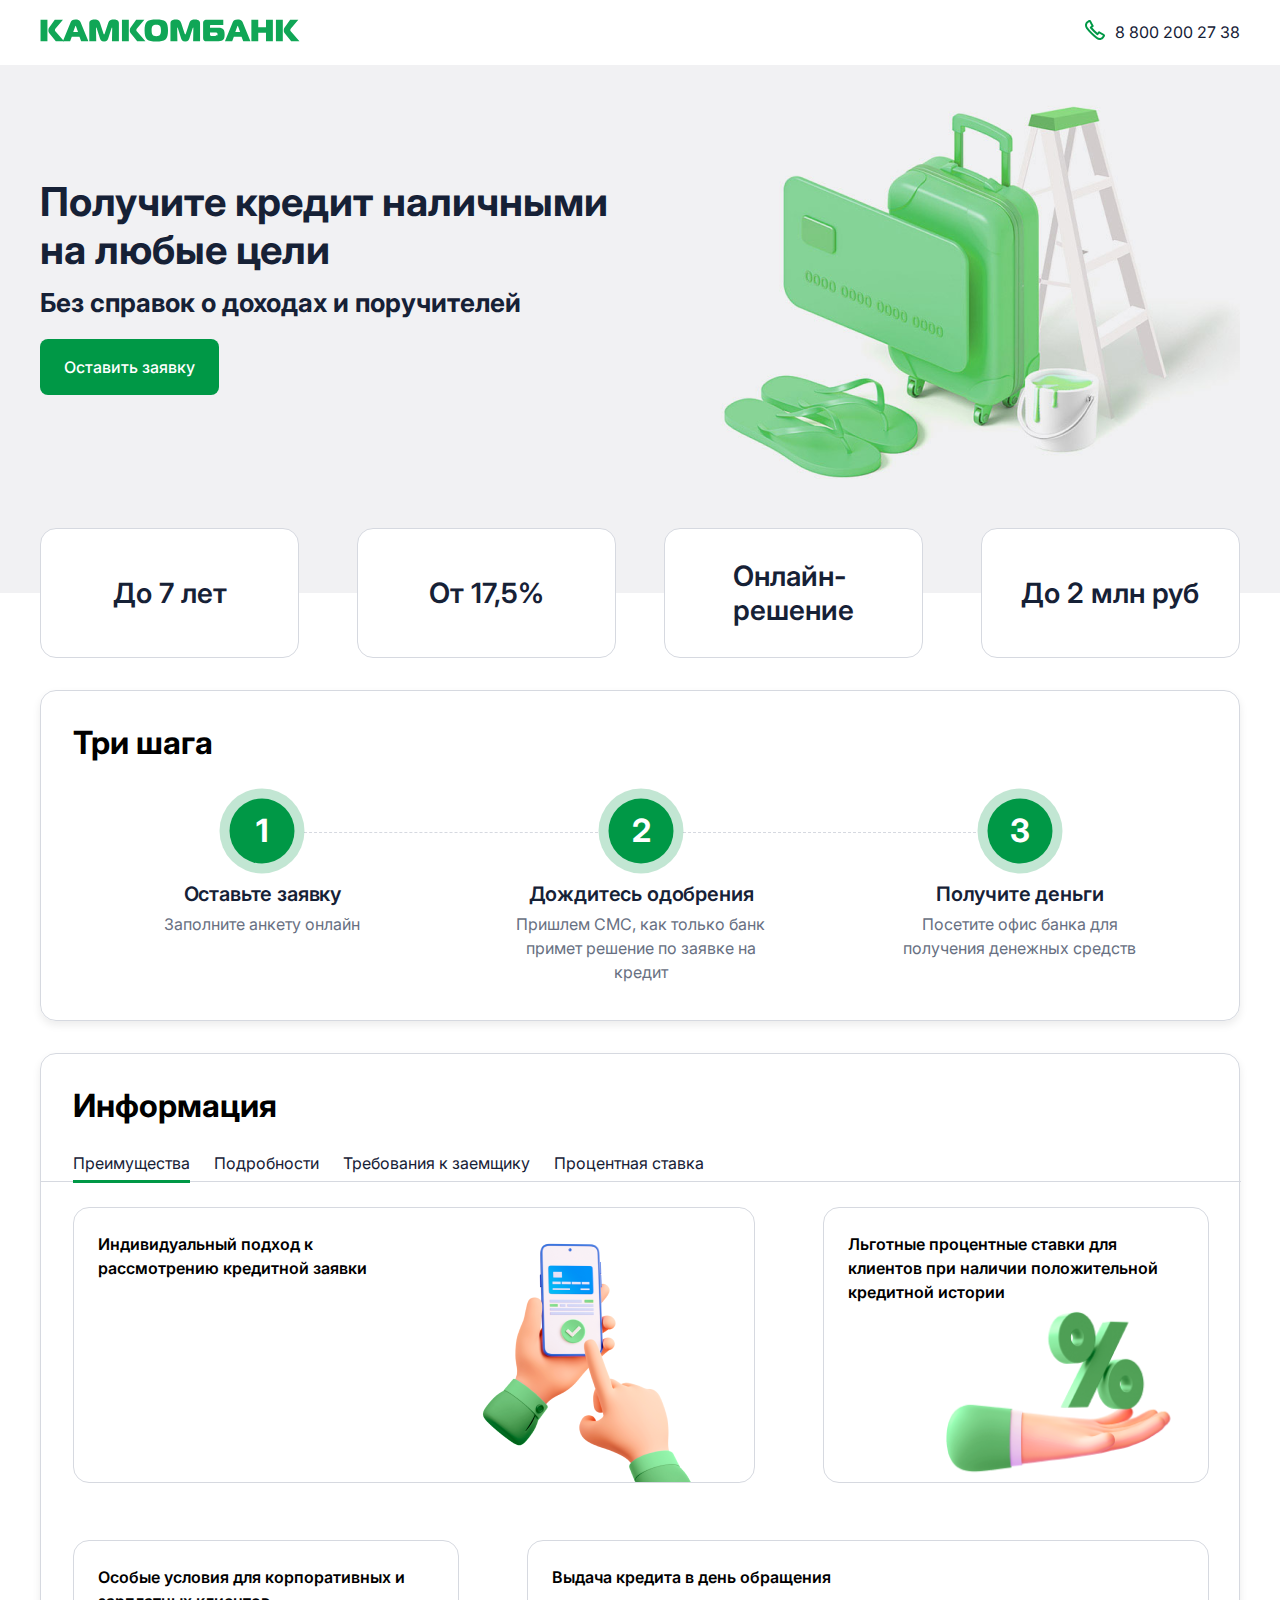
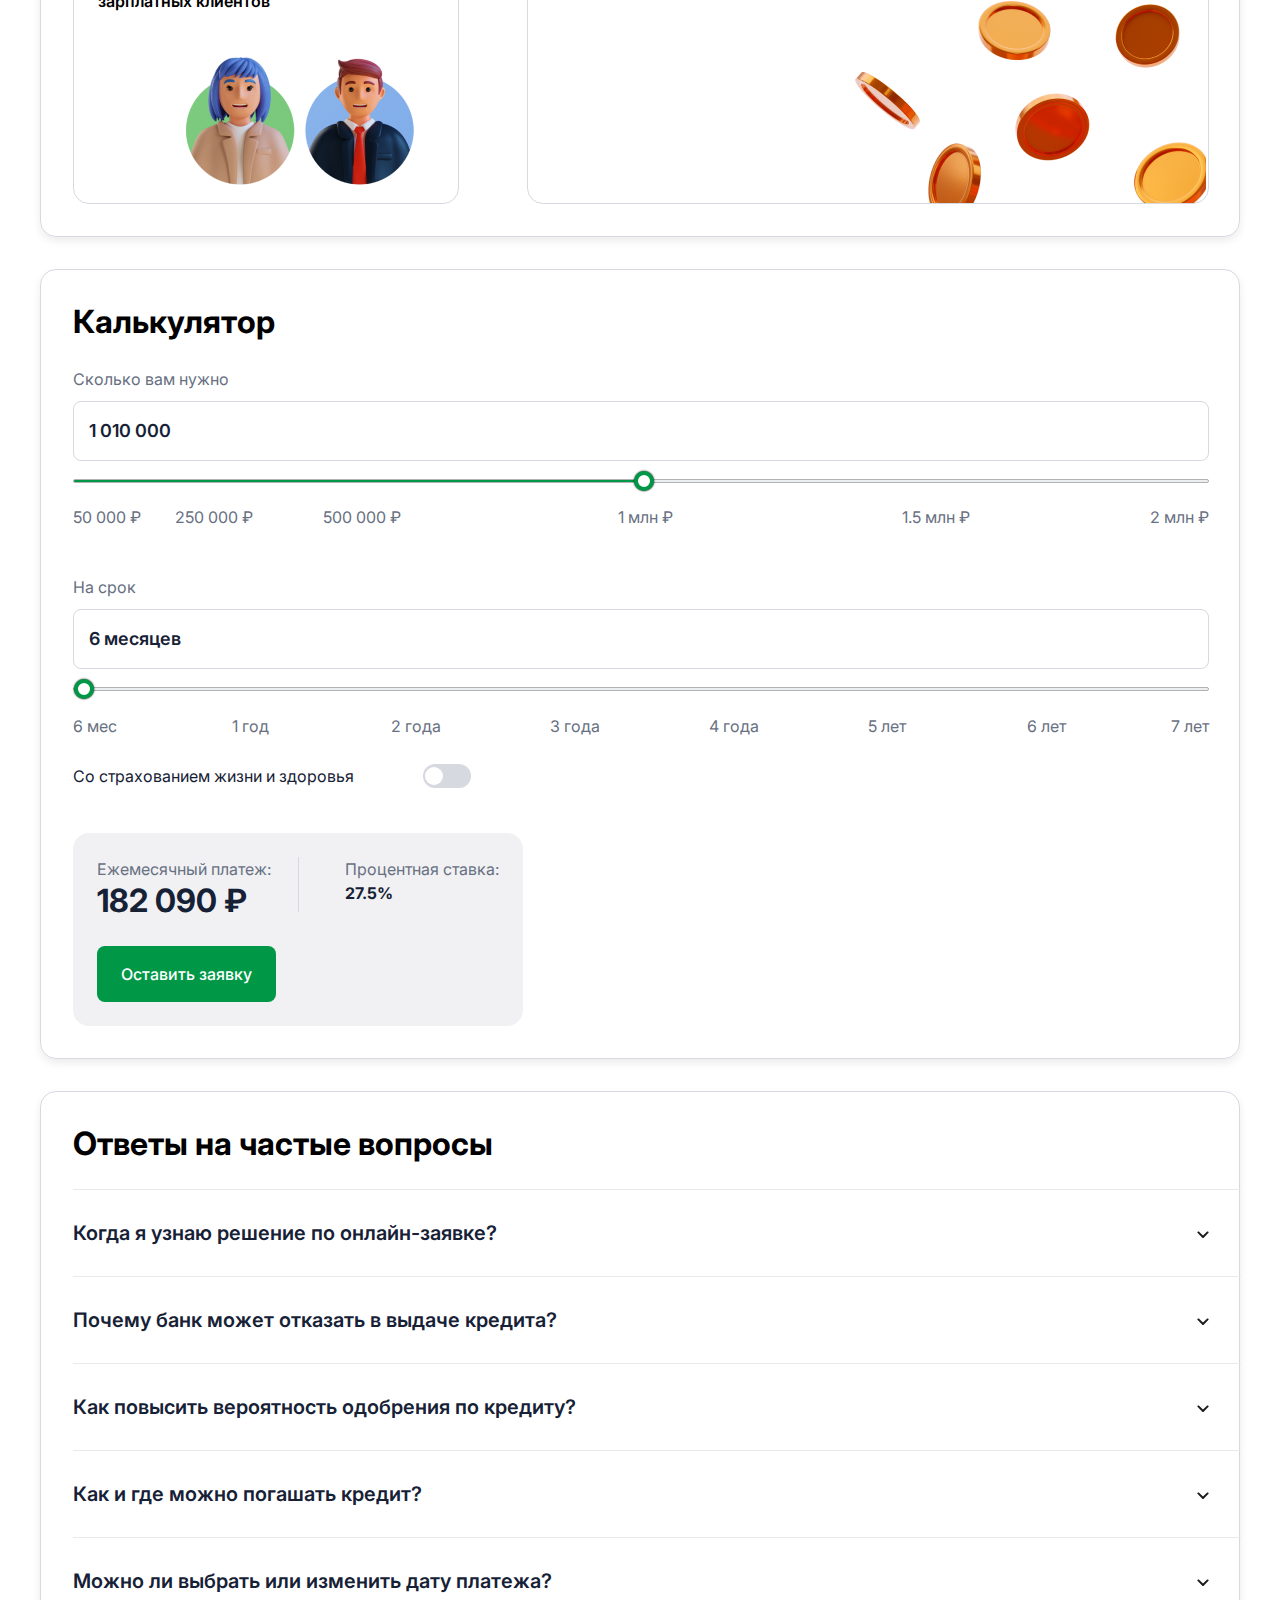
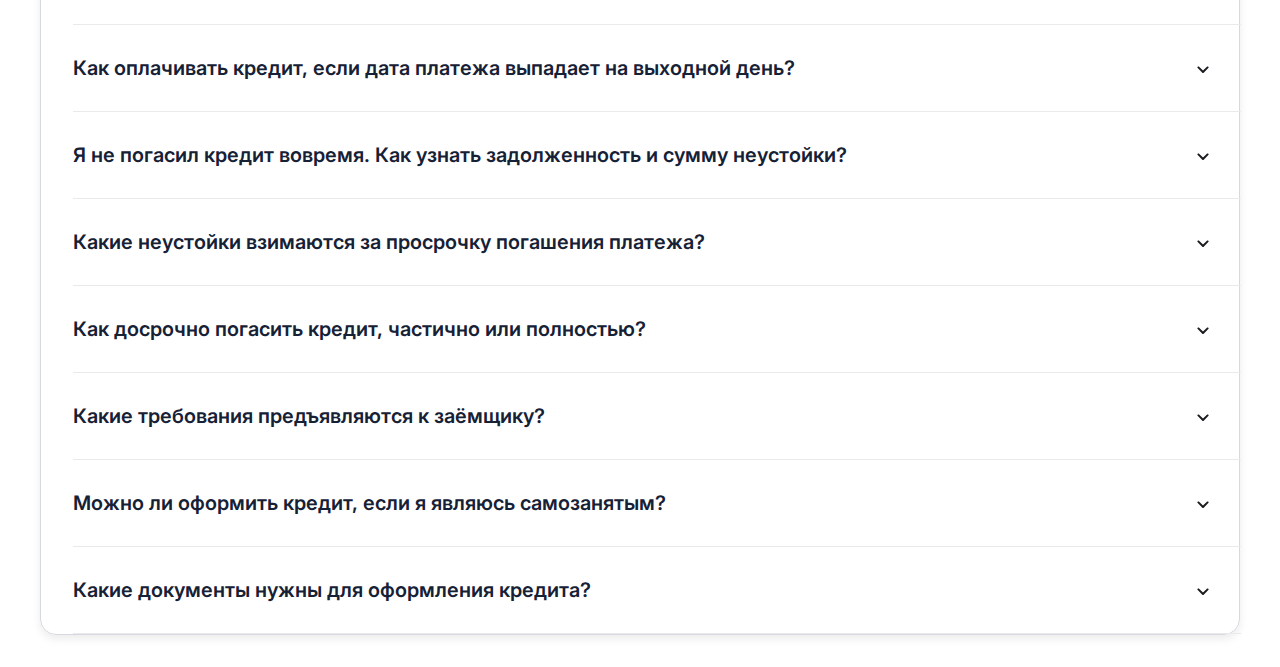
==== index.html @ 3e090c01 "Add files via upload" ====
<!DOCTYPE html>
<html lang="en">

<head>
  <meta charset="UTF-8">
  <meta http-equiv="X-UA-Compatible" content="IE=edge">
  <meta name="viewport" content="width=device-width, initial-scale=1.0">
  <link href="https://fonts.googleapis.com/css2?family=Inter:wght@400;600;700&display=swap" rel="stylesheet">
  <link rel="stylesheet" href="css/style.min.css">
  <link href="img/favicon.ico" rel="icon" sizes="16x16" type="image/svg+xml" />
  <!-- Yandex.Metrika counter -->
  <script type="text/javascript">
    (function (m, e, t, r, i, k, a) {
      m[i] = m[i] || function () { (m[i].a = m[i].a || []).push(arguments) };
      m[i].l = 1 * new Date();
      for (var j = 0; j < document.scripts.length; j++) { if (document.scripts[j].src === r) { return; } }
      k = e.createElement(t), a = e.getElementsByTagName(t)[0], k.async = 1, k.src = r, a.parentNode.insertBefore(k, a)
    })
      (window, document, "script", "https://mc.yandex.ru/metrika/tag.js", "ym");

    ym(95349144, "init", {
      clickmap: true,
      trackLinks: true,
      accurateTrackBounce: true,
      webvisor: true
    });
  </script>
  <noscript>
    <div><img src="https://mc.yandex.ru/watch/95349144" style="position:absolute; left:-9999px;" alt="" /></div>
  </noscript>
  <!-- /Yandex.Metrika counter -->
  <title>Кредит</title>
</head>

<body>
  <header>
    <section class="head">
      <div class="wraper">
        <div class="head-block">
          <a href="#" class="head-block__logo">
            <div>
              <img src="img/KKB logo green 250x60.svg" alt="">
            </div>
          </a>
          <div class="head-block__phone">
            <div class="head-block__icon">
              <img src="img/head-phone.svg" alt="">
            </div>
            <a href="tel:+78002002738" class="head-block__number">8 800 200 27 38</a>
          </div>
        </div>
      </div>
    </section>
  </header>
  <main>
    <section class="hero">
      <div class="hero-wrap">
        <div class="wraper">
          <div class="hero-block">
            <div class="hero-block__info">
              <div class="hero-block__text">
                <span class="hero-block__title">Получите кредит наличными на любые цели <br><span class="font">
                    Без справок о доходах
                    и поручителей</span></span>
                <div class="hero-block__btn">
                  <a href="#calc">Оставить заявку</a>
                </div>
              </div>
              <div class="hero-block__image">
                <img src="img/hero-image.png" alt="">
              </div>
            </div>
          </div>
        </div>
      </div>
      <div class="hero-block__text mobile">
        <span class="hero-block__title">Получите кредит наличными на любые цели <br> <span class="font"> Без справок
            о доходах
            и поручителей</span></span>
        <!-- <div class="hero-block__procent">
          <div class="hero-block__icon">
            <img src="img/hero-icon.svg" alt="">
          </div>
          <span class="hero-block__subtitle">Выгодный процент</span>
        </div> -->
        <div class="hero-block__btn">
          <a href="#calc">Оставить заявку</a>
        </div>
      </div>
      <div class="wraper">
        <div class="hero-block__cards">
          <div class="hero-block__wrap">
            <div class="hero-block__card">
              <p>До 7 лет</p>
            </div>
            <div class="hero-block__card">
              <p>От 17,5%</p>
            </div>
          </div>
          <div class="hero-block__wrap">
            <div class="hero-block__card">
              <p>Онлайн-<br>решение</p>
            </div>
            <div class="hero-block__card">
              <p>До 2 млн руб</p>
            </div>
          </div>
        </div>
      </div>
      </div>
    </section>
    <section class="steps">
      <div class="wrap">
        <div class="steps-block">
          <div class="steps-block__wrap">

            <h2 class="steps-block__heading">Три шага</h2>
            <div class="steps-block__items">
              <div class="steps-block__item">
                <span class="steps-block__number">1</span>
                <div class="steps-block__text">
                  <span class="steps-block__title">Оставьте заявку</span>
                  <span class="steps-block__subtitle">Заполните анкету онлайн</span>
                </div>
              </div>
              <div class="steps-block__item">
                <span class="steps-block__number">2</span>
                <div class="steps-block__text">
                  <span class="steps-block__title">Дождитесь одобрения</span>
                  <span class="steps-block__subtitle">Пришлем СМС, как только банк примет решение по заявке на
                    кредит</span>
                </div>
              </div>
              <div class="steps-block__item">
                <span class="steps-block__number">3</span>
                <div class="steps-block__text">
                  <span class="steps-block__title">Получите деньги</span>
                  <span class="steps-block__subtitle">Посетите офис банка для получения денежных средств</span>
                </div>
              </div>
            </div>
          </div>

        </div>
      </div>
    </section>
    <section class="inform">
      <div class="wrap">
        <div class="inform-block">
          <div class="inform-block__wrap">
            <h2 class="steps-block__heading">Информация</h2>
            <div class="inform-block__menu">
              <div class="menu-item active">
                <a href="#" class="menu-link small" data-target="content1">Преимущества</a>
              </div>
              <div class="menu-item">
                <a href="#" class="menu-link small" data-target="content2">Подробности</a>
              </div>
              <div class="menu-item">
                <a href="#" class="menu-link" data-target="content3">Требования к заемщику</a>
              </div>
              <div class="menu-item">
                <a href="#" class="menu-link last" data-target="content4">Процентная ставка</a>
              </div>
            </div>
            <div class="inform-block__underline"></div>
            <div class="inform-block__content active" id="content1">
              <div class="inform-block__cards">
                <div class="inform-block__items">
                  <div class="inform-block__bitem">
                    <span class="inform-block__text">Индивидуальный подход к рассмотрению кредитной заявки</span>
                    <div class="inform-block__image visible">
                      <img src="img/inform-image1.png" alt="">
                    </div>
                  </div>
                  <div class="inform-block__sitem">
                    <span class="inform-block__text">Льготные процентные ставки для клиентов при наличии положительной
                      кредитной истории</span>
                    <div class="inform-block__images">
                      <img src="img/inform-image2.png" alt="">
                    </div>
                  </div>
                </div>
                <div class="inform-block__items">
                  <div class="inform-block__sitem">
                    <span class="inform-block__text">Особые условия для корпоративных и зарплатных клиентов</span>
                    <div class="inform-block__image">
                      <img src="img/Group 55 1.png" alt="">
                    </div>
                  </div>
                  <div class="inform-block__bitem">
                    <span class="inform-block__text">Выдача кредита в день обращения</span>
                    <div class="inform-block__image cover">
                      <img src="img/inform-image4.png" alt="">
                    </div>
                  </div>
                </div>
              </div>
            </div>
            <div class="inform-block__content" id="content2">
              <div class="inform-block__podrob">
                <div class="inform-block__informal">
                  <span class="inform-block__h">Минимальный срок кредита</span>
                  <span class="inform-block__s">6 месяцев</span>
                </div>
                <div class="inform-block__informal">
                  <span class="inform-block__h">Максимальный срок кредита</span>
                  <span class="inform-block__s">84 месяца</span>
                </div>
                <div class="inform-block__informal">
                  <span class="inform-block__h">Минимальная сумма кредита</span>
                  <span class="inform-block__s">50 000,00 руб.</span>
                </div>
                <div class="inform-block__informal">
                  <span class="inform-block__h">Максимальная сумма кредита</span>
                  <span class="inform-block__s">2 000 000,00 руб.<br>
                    Сумма страховой премии по договору коллективного страхования жизни включается в расчет максимальной
                    суммы кредита</span>
                </div>
                <div class="inform-block__informal">
                  <span class="inform-block__h">Комиссия за выдачу кредита</span>
                  <span class="inform-block__s">Не взимается</span>
                </div>
                <div class="inform-block__informal">
                  <span class="inform-block__h">Обеспечение</span>
                  <span class="inform-block__s">Не требуется</span>
                </div>
                <div class="inform-block__informal">
                  <span class="inform-block__h">Порядок погашения</span>
                  <span class="inform-block__s">Ежемесячно равными суммами (аннуитетные платежи)</span>
                </div>
                <div class="inform-block__informal">
                  <span class="inform-block__h">Досрочное погашение кредита</span>
                  <span class="inform-block__s">В любое время: без ограничения по сумме и срокам, без комиссии</span>
                </div>
              </div>
            </div>
            <div class="inform-block__content" id="content3">
              <div class="inform-block__treb">
                <div class="inform-block__informal">
                  <span class="inform-block__h">Требования к заемщику</span>
                  <span class="inform-block__s">-гражданство РФ, постоянная регистрация в регионе присутствия банка<br>
                    - минимальный возраст - 21 год (на дату подачи заявления).<br>
                    - максимальный возраст на момент окончания кредита - 70 лет.<br>
                    - наличие официального места работы, трудовой стаж на последнем месяце работы не менее 6 месяцев<br>
                    - общий непрерывный трудовой стаж не менее 12 месяцев (допускается перерыв между последним местом
                    трудоустройства до 30 дней)<br>
                    Требования к созаемщикам аналогичны требованиям к Заемщикам
                  </span>
                </div>
                <div class="inform-block__informal">
                  <span class="inform-block__h">Прочие условия</span>
                  <span class="inform-block__s">1. Документ, подтверждающий доход:<br>
                    - выписка ИЛС (Извещение о состоянии лицевого счета, выгруженные с использованием системы ЕСИА<br>
                    - справки с места работы госслужащих**<br>
                    - справки о получении пенсии/выписка со счета Банка по месту получения пенсии<br>
                    - справка о доходах, сформированная в сервисе "мой налог";<br>
                    - справка о регистрации в качестве самозанятого, сформированная с сервиса "мой налог"<br>
                    2. Электронная трудовая книжка<br>
                    3. Стоимость дополнительных услуг добровольного страхования, оказываемых третьим лицом составляет
                    3,7% от суммы кредита<br>
                    4. Страховая премия может включаться в сумму кредита.<br>
                    5. Клиент имеет право оформить договор личного страхования за счет своих денежных средств<br>
                  </span>
                </div>
                <div class="inform-block__informal">
                  <span class="inform-block__h">Территория действия</span>
                  <span class="inform-block__s">Все регионы присутствия банка (территориальная удаленность от подразделения Банка может составлять не более 150 км)
                  </span>
                </div>
                <span class="info treb">** Сотрудники полиции, прокуратуры, МВД, ФСБ, МЧС, другие силовые ведомства (сведения о доходах не отображаются в выписке ИЛС)</span>
              </div>
            </div>
            <div class="inform-block__content scroll" id="content4">
              <div class="inform-block__stavka">
                <div class="inform-block__informal proc">
                  <span class="inform-block__h">Полная стоимость кредита</span>
                  <span class="inform-block__s">Полная стоимость кредита, в процентах годовых <br>
                    23,963%-27,463%</span>
                </div>
                <span class="inform-block__head client"> Процентная ставка, в процентах годовых
                </span>
                <div class="inform-block__inform">
                  <span class="inform-block__srok big">При наличии договора добровольного страхования</span>
                  <span class="inform-block__srok small">17, 5 %
                  </span>
                </div>
                <div class="inform-block__inform item">
                  <span class="inform-block__srok big">При отказе от добровольного страхования</span>
                  <span class="inform-block__srok small">27,5 %
                  </span>
                </div>
                <span class="info">* При условии страхования на весь срок кредита единовременно
                </span>
              </div>
            </div>
          </div>
        </div>
      </div>
    </section>
    <section class="calc" id="calc">
      <div class="wrap">
        <h2 class="steps-block__heading">Калькулятор</h2>
        <div class="calc-block">
          <div class="calc-block__main">
            <div id="slider-container" class="slider-container">
              <label for="numberSlider" class="calc-block__summ">Сколько вам нужно</label>
              <input type="text" id="numberInput" oninput="updateSliderFromInput(this)" class="calc-block__summinput"
                value="1 010 000" min="50000">
              <div class="slider-wrapper">
                <input type="range" id="numberSlider" min="50000" max="2000000" step="10000"
                  oninput="updateInputFromSlider(this)" class="styled-slider slider-progress">
                <div class="scale">
                  <span class="scale-value" style="left:0%"> 50 000 ₽</span>
                  <span class="scale-value hiden" style="left:9%">250 000 ₽</span>
                  <span class="scale-value" style="left:22%">500 000 ₽</span>
                  <span class="scale-value mln" style="left:48%">1 млн ₽</span>
                  <span class="scale-value vis" style="left:73%">1.5 млн ₽</span>
                  <span class="scale-value" style="right:0%">2 млн ₽</span>
                </div>
              </div>
            </div>

            <div class="term-container">
              <label for="loanTermRange" class="calc-block__summ srok">На срок</label>
              <input type="text" id="loanTerm" readonly class="calc-block__summinput">
              <div class="slider-wrapper">
                <input type="range" id="loanTermRange" value="1" min="1" max="8" step="1"
                  oninput="updateLoanTermInput()" class="styled-slider slider-progress">
                <div class="term-scale">
                  <span class="term-value" data-months="6" style="left:0%">6 мес</span>
                  <span class="term-value hiden" data-months="12" style="left:14%">1 год</span>
                  <span class="term-value" data-months="24" style="left:28%">2 года</span>
                  <span class="term-value hiden" data-months="36" style="left:42%">3 года</span>
                  <span class="term-value" data-months="48" style="left:56%">4 года</span>
                  <span class="term-value hiden" data-months="60" style="left:70%">5 лет</span>
                  <span class="term-value hiden" data-months="72" style="left:84%">6 лет</span>
                  <span class="term-value" data-months="84" style="right:0;">7 лет</span>
                </div>
              </div>
            </div>
            <div class="calc-block__checkboxes">
              <div class="calc-block__checkbox">
                <label for="insuranceSwitch" class="calc-block__name">Со страхованием жизни и здоровья</label>
                <label class="switch">
                  <input type="checkbox" id="insuranceSwitch">
                  <span class="slider round"></span>
                </label>
              </div>
              <button id="calculateButton">Рассчитать</button>
            </div>

            <div id="result">
            </div>

          </div>
        </div>
      </div>
    </section>
    <section class="questions">
      <div class="wrap">
        <div class="questions-block">
          <h2 class="steps-block__heading">Ответы на частые вопросы</h2>
          <div class="questions-block__line"></div>
          <div class="questions-block__item">
            <div class="questions-block__heading">
              <span>Когда я узнаю решение по онлайн-заявке?</span>
              <div class="questions-block__arrow">
                <img src="img/expand_more.svg" alt="">
              </div>
            </div>
            <div class="questions-block__info">
              <p>Как только Вы отправите форму с информацией о себе, мы начнем рассматривать вашу анкету-заявку. Обычно
                решение принимается в течение 15 минут. Когда решение примут, Вам придет СМС. После этого мы Вам
                позвоним.</p>
            </div>
          </div>
          <div class="questions-block__line"></div>
          <div class="questions-block__item">
            <div class="questions-block__heading">
              <span>Почему банк может отказать в выдаче кредита?</span>
              <div class="questions-block__arrow">
                <img src="img/expand_more.svg" alt="">
              </div>
            </div>
            <div class="questions-block__info">
              <p> Причины, по которым чаще всего не дают кредит для физических лиц:<br>
                -плохая кредитная история, задолженности или ошибки в истории выплат по кредитам;<br>
                -небольшой месячный доход;<br>
                -большая кредитная нагрузка.</p>
            </div>
          </div>
          <div class="questions-block__line"></div>
          <div class="questions-block__item">
            <div class="questions-block__heading">
              <span>Как повысить вероятность одобрения по кредиту?</span>
              <div class="questions-block__arrow">
                <img src="img/expand_more.svg" alt="">
              </div>
            </div>
            <div class="questions-block__info">
              <p>Есть два способа, которые помогут Вам получить одобрение, максимальный срок выплат и нужную сумму:<br>
                -подтвердить доход через «Госуслуги». Это увеличит шансы на одобрение кредита и на то, что банк выдаст
                всю запрашиваемую сумму;<br>
                -проверить свою кредитную историю. Ее можно найти в бюро кредитных историй.
              </p>
            </div>
          </div>
          <div class="questions-block__line"></div>
          <div class="questions-block__item">
            <div class="questions-block__heading">
              <span>Как и где можно погашать кредит?</span>
              <div class="questions-block__arrow">
                <img src="img/expand_more.svg" alt="">
              </div>
            </div>
            <div class="questions-block__info">
              <p>Оплатить очередной платеж по кредитному договору Вы можете следующим образом: <br>
                1. Онлайн на сайте банка<br>
                2. Онлайн на сайте сервиса «Золотая Корона-Погашение кредитов»<br>
                Как оплатить:<br>
                1. Нажмите на данную ссылку сайт сервиса Золотая корона<br>
                2. Введите номер договора и ФИО заемщика полностью через пробел<br>
                3. Введите данные карты, с которой совершите оплату<br>
                4. Нажмите кнопку «оплатить»
                ! Перед совершением оплаты рекомендуем уточнять в банке, в котором выпущена пластиковая карта, о
                возможной комиссии.<br>
                3. Наличными в любом из пунктов обслуживания сети "Золотая Корона-Погашение кредитов" (в салонах Билайн,
                МТС, Kari и др.) на всей территории РФ<br>
                4. С помощью приложения Faktura.ru Balance<br>
                5. С помощью онлайн-приложений других банков<br>
                6. В любом отделении банка по следующим реквизитам:<br>
                ООО «Камкомбанк»<br>
                г. Набережные Челны<br>
                ИНН 1650025163<br>
                КПП 165001001<br>
                БИК 049205525<br>
                Расчётный счет 42301810800007110051<br>
                Корреспондентский счет 30101810522029205525<br>
                Назначение платежа: Для погашения кредита по кредитному договору № - - - от - - - - - - - - г., лицевой
                счет 42301 - - - - - - - - - - - - - - -, ФИО заемщика (полностью).
              </p>
            </div>
          </div>
          <div class="questions-block__line"></div>
          <div class="questions-block__item">
            <div class="questions-block__heading">
              <span>Можно ли выбрать или изменить дату платежа?</span>
              <div class="questions-block__arrow">
                <img src="img/expand_more.svg" alt="">
              </div>
            </div>
            <div class="questions-block__info">
              <p>Да, на основании заявления Вы можете выбрать удобную дату для погашения кредита.</p>
            </div>
          </div>
          <div class="questions-block__line"></div>
          <div class="questions-block__item">
            <div class="questions-block__heading">
              <span>Как оплачивать кредит, если дата платежа выпадает на выходной день?</span>
              <div class="questions-block__arrow">
                <img src="img/expand_more.svg" alt="">
              </div>
            </div>
            <div class="questions-block__info">
              <p>Если дата платежа по кредиту выпала на выходной или праздничный день, Вам необходимо позаботиться о
                внесении платежа заранее.</p>
            </div>
          </div>
          <div class="questions-block__line"></div>
          <div class="questions-block__item">
            <div class="questions-block__heading">
              <span>Я не погасил кредит вовремя. Как узнать задолженность и сумму неустойки?</span>
              <div class="questions-block__arrow">
                <img src="img/expand_more.svg" alt="">
              </div>
            </div>
            <div class="questions-block__info">
              <p>В случае если Вы не внесли платеж в срок по графику, Вам необходимо обратиться в Банк, либо позвонить
                на горячую линию, где Вам озвучат сумму оплаты с учетом начисленных пени по кредитному договору.</p>
            </div>
          </div>
          <div class="questions-block__line"></div>
          <div class="questions-block__item">
            <div class="questions-block__heading">
              <span>Какие неустойки взимаются за просрочку погашения платежа?</span>
              <div class="questions-block__arrow">
                <img src="img/expand_more.svg" alt="">
              </div>
            </div>
            <div class="questions-block__info">
              <p>Неустойки по кредиту начисляются согласно заключенному кредитному договору.</p>
            </div>
          </div>
          <div class="questions-block__line"></div>
          <div class="questions-block__item">
            <div class="questions-block__heading">
              <span>Как досрочно погасить кредит, частично или полностью?</span>
              <div class="questions-block__arrow">
                <img src="img/expand_more.svg" alt="">
              </div>
            </div>
            <div class="questions-block__info">
              <p>Чтобы погасить кредит досрочно или полностью, Вам необходимо обратиться в Банк, где специалист
                рассчитает Вам остаток, Вы напишите все необходимые заявления и получите график на остаток суммы кредита
                или справку о закрытии кредита.</p>
            </div>
          </div>
          <div class="questions-block__line"></div>
          <div class="questions-block__item">
            <div class="questions-block__heading">
              <span>Какие требования предъявляются к заёмщику?</span>
              <div class="questions-block__arrow">
                <img src="img/expand_more.svg" alt="">
              </div>
            </div>
            <div class="questions-block__info">
              <p>Условия для получения кредита:<br>
                -гражданство РФ;<br>
                -возраст от 21 года;<br>
                -стаж работы от 6 месяцев.</p>
            </div>
          </div>
          <div class="questions-block__line"></div>
          <div class="questions-block__item">
            <div class="questions-block__heading">
              <span>Можно ли оформить кредит, если я являюсь самозанятым?</span>
              <div class="questions-block__arrow">
                <img src="img/expand_more.svg" alt="">
              </div>
            </div>
            <div class="questions-block__info">
              <p>Да, если Вы являетесь самозанятым, в нашем банке Вы можете оформить кредит.</p>
            </div>
          </div>
          <div class="questions-block__line"></div>
          <div class="questions-block__item">
            <div class="questions-block__heading">
              <span>Какие документы нужны для оформления кредита?</span>
              <div class="questions-block__arrow">
                <img src="img/expand_more.svg" alt="">
              </div>
            </div>
            <div class="questions-block__info">
              <p>Для оформления беззалогового кредита нужен паспорт обязательно и СНИЛС, если Вы не оставляли
                онлайн-заявку на сайте банка.</p>
            </div>
          </div>
          <div class="questions-block__line"></div>
        </div>
      </div>
    </section>
  </main>
  <style>
    input[type=range].styled-slider {
      height: 40px;
      -webkit-appearance: none;
      width: 100%;
    }

    /* progress support */
    input[type=range].styled-slider.slider-progress {
      --range: calc(var(--max) - var(--min));
      --ratio: calc((var(--value) - var(--min)) / var(--range));
      --sx: calc(0.5 * 2em + var(--ratio) * (100% - 2em));
    }

    input[type=range].styled-slider:focus {
      outline: none;
    }

    /*webkit*/
    input[type=range].styled-slider::-webkit-slider-thumb {
      -webkit-appearance: none;
      width: 20px;
      height: 20px;
      border-radius: 1em;
      background: #ffff;
      border: 4px solid #009846;
      box-shadow: 0 0 2px black;
      margin-top: -9px;
    }

    input[type=range].styled-slider::-webkit-slider-runnable-track {
      height: 4px;
      border: 1px solid #b2b2b2;
      border-radius: 0.5em;
      background: #ECEFF1;
      box-shadow: none;
    }

    input[type=range].styled-slider::-webkit-slider-thumb:hover {
      background: #ffff;
    }

    input[type=range].styled-slider:hover::-webkit-slider-runnable-track {
      background: #e5e5e5;
      border-color: #9a9a9a;
    }

    input[type=range].styled-slider::-webkit-slider-thumb:active {
      background: #ffff;
    }

    input[type=range].styled-slider:active::-webkit-slider-runnable-track {
      background: #f5f5f5;
      border-color: #c1c1c1;
    }

    input[type=range].styled-slider.slider-progress::-webkit-slider-runnable-track {
      background: linear-gradient(#009846, #009846) 0/var(--sx) 100% no-repeat, #ECEFF1;
    }

    input[type=range].styled-slider.slider-progress:hover::-webkit-slider-runnable-track {
      background: linear-gradient(#009846, #009846) 0/var(--sx) 100% no-repeat, #e5e5e5;
    }

    input[type=range].styled-slider.slider-progress:active::-webkit-slider-runnable-track {
      background: linear-gradient(#009846, #009846) 0/var(--sx) 100% no-repeat, #f5f5f5;
    }

    /*mozilla*/
    input[type=range].styled-slider::-moz-range-thumb {
      width: max(calc(2em - 4px - 4px), 0px);
      height: max(calc(2em - 4px - 4px), 0px);
      border-radius: 1em;
      background: #ffff;
      border: 4px solid #009846;
      box-shadow: 0 0 2px black;
    }

    input[type=range].styled-slider::-moz-range-track {
      height: max(calc(1em - 1px - 1px), 0px);
      border: 1px solid #b2b2b2;
      border-radius: 0.5em;
      background: #ECEFF1;
      box-shadow: none;
    }

    input[type=range].styled-slider::-moz-range-thumb:hover {
      background: #ffff;
    }

    input[type=range].styled-slider:hover::-moz-range-track {
      background: #e5e5e5;
      border-color: #9a9a9a;
    }

    input[type=range].styled-slider::-moz-range-thumb:active {
      background: #ffff;
    }

    input[type=range].styled-slider:active::-moz-range-track {
      background: #f5f5f5;
      border-color: #c1c1c1;
    }

    input[type=range].styled-slider.slider-progress::-moz-range-track {
      background: linear-gradient(#009846, #009846) 0/var(--sx) 100% no-repeat, #ECEFF1;
    }

    input[type=range].styled-slider.slider-progress:hover::-moz-range-track {
      background: linear-gradient(#009846, #009846) 0/var(--sx) 100% no-repeat, #e5e5e5;
    }

    input[type=range].styled-slider.slider-progress:active::-moz-range-track {
      background: linear-gradient(#009846, #009846) 0/var(--sx) 100% no-repeat, #f5f5f5;
    }

    /*ms*/
    input[type=range].styled-slider::-ms-fill-upper {
      background: transparent;
      border-color: transparent;
    }

    input[type=range].styled-slider::-ms-fill-lower {
      background: transparent;
      border-color: transparent;
    }

    input[type=range].styled-slider::-ms-thumb {
      width: 2em;
      height: 2em;
      border-radius: 1em;
      background: #ffff;
      border: 4px solid #009846;
      box-shadow: 0 0 2px black;
      margin-top: 0;
      box-sizing: border-box;
    }

    input[type=range].styled-slider::-ms-track {
      height: 1em;
      border-radius: 0.5em;
      background: #ECEFF1;
      border: 1px solid #b2b2b2;
      box-shadow: none;
      box-sizing: border-box;
    }

    input[type=range].styled-slider::-ms-thumb:hover {
      background: #ffff;
    }

    input[type=range].styled-slider:hover::-ms-track {
      background: #e5e5e5;
      border-color: #9a9a9a;
    }

    input[type=range].styled-slider::-ms-thumb:active {
      background: #ffff;
    }

    input[type=range].styled-slider:active::-ms-track {
      background: #f5f5f5;
      border-color: #c1c1c1;
    }

    input[type=range].styled-slider.slider-progress::-ms-fill-lower {
      height: max(calc(1em - 1px - 1px), 0px);
      border-radius: 0.5em 0 0 0.5em;
      margin: -1px 0 -1px -1px;
      background: #009846;
      border: 1px solid #b2b2b2;
      border-right-width: 0;
    }

    input[type=range].styled-slider.slider-progress:hover::-ms-fill-lower {
      background: #009846;
      border-color: #9a9a9a;
    }

    input[type=range].styled-slider.slider-progress:active::-ms-fill-lower {
      background: #009846;
      border-color: #c1c1c1;
    }
  </style>
  <script src="index.js" defer></script>

</body>

</html>
---- css/style.min.css ----
/*! normalize.css v8.0.1 | MIT License | github.com/necolas/normalize.css */html{line-height:1.15;-webkit-text-size-adjust:100%}body{margin:0}main{display:block}h1{font-size:2em;margin:0}hr{box-sizing:content-box;height:0;overflow:visible}pre{font-family:monospace,monospace;font-size:1em}a{background-color:rgba(0,0,0,0);text-decoration:none}abbr[title]{border-bottom:none;text-decoration:underline;text-decoration:underline dotted}b,strong{font-weight:bolder}code,kbd,samp{font-family:monospace,monospace;font-size:1em}small{font-size:80%}sub,sup{font-size:75%;line-height:0;position:relative;vertical-align:baseline}sub{bottom:-0.25em}sup{top:-0.5em}img{border-style:none;pointer-events:none}button,input,optgroup,select,textarea{font-family:inherit;font-size:100%;line-height:1.15;margin:0}button,input{overflow:visible}button,select{text-transform:none}[type=button],[type=reset],[type=submit],button{-webkit-appearance:button}[type=button]::-moz-focus-inner,[type=reset]::-moz-focus-inner,[type=submit]::-moz-focus-inner,button::-moz-focus-inner{border-style:none;padding:0}[type=button]:-moz-focusring,[type=reset]:-moz-focusring,[type=submit]:-moz-focusring,button:-moz-focusring{outline:1px dotted ButtonText}fieldset{padding:.35em .75em .625em}legend{box-sizing:border-box;color:inherit;display:table;max-width:100%;padding:0;white-space:normal}progress{vertical-align:baseline}textarea{overflow:auto}[type=checkbox],[type=radio]{box-sizing:border-box;padding:0}[type=number]::-webkit-inner-spin-button,[type=number]::-webkit-outer-spin-button{height:auto}[type=search]{-webkit-appearance:textfield;outline-offset:-2px}[type=search]::-webkit-search-decoration{-webkit-appearance:none}::-webkit-file-upload-button{-webkit-appearance:button;font:inherit}details{display:block}summary{display:list-item}template{display:none}[hidden]{display:none}*{box-sizing:border-box;outline:0 !important;margin:0;padding:0;-webkit-tap-highlight-color:rgba(0,0,0,0);-webkit-font-smoothing:antialiased;-moz-osx-font-smoothing:grayscale;-webkit-text-size-adjust:100%;outline-offset:0 !important;opacity:1;scroll-behavior:smooth}.wrap{width:1200px;margin:0 auto}.wraper{width:1200px;margin:0 auto}.switch{position:relative;display:inline-block;width:48px;height:24px}.switch input{opacity:0;width:0;height:0}.font{font-size:26px;line-height:32px;margin-bottom:20px;display:inline-block}.slider{position:absolute;cursor:pointer;top:0;left:0;right:0;bottom:0;background-color:#d6d9e0;transition:.4s}.slider::before{position:absolute;content:"";height:18px;width:18px;left:2px;bottom:3px;background-color:#fff;transition:.4s}input:checked+.slider{background-color:#009846}input:checked+.slider:before{transform:translateX(26px)}.slider.round{border-radius:34px}.slider.round:before{border-radius:50%}.result-button{text-decoration:none;padding:16px 24px 16px 24px;background-color:#009846;color:#fff;border-radius:8px;display:inline-block;font-family:"Inter",sans-serif;font-weight:500;font-size:16px;line-height:24px;border:none;cursor:pointer}.menu-item{position:relative;display:inline-block;margin-right:20px;height:100%}.menu-item::after{content:"";display:flex;align-items:flex-end;width:100%;height:3px;background-color:#009846;transform-origin:left center;transform:scaleX(0);transition:.3s}.info{font-size:12px;line-height:20pxpx;color:#162136;font-family:"Inter",sans-serif;font-weight:400;display:block}.info.treb{margin-top:20px}@media(max-width: 1200px){.wrap{width:90%}.wraper{width:90%}}@media(max-width: 640px){.font{font-size:20px;line-height:26px;margin-top:20px}.info{padding-left:16px}.info.treb{padding-left:0;padding-bottom:16px}}.head{height:65px;display:flex;align-items:center;justify-content:center}.head-block{display:flex;flex-direction:row;justify-content:space-between;align-items:center}.head-block__phone{display:flex;flex-direction:row;align-items:center}.head-block__number{font-size:16px;line-height:24px;color:#162136;font-family:"Inter",sans-serif;font-weight:400}.head-block__icon{margin-right:10px}.head-block__logo{width:260px}.head-block__logo img{width:100%}@media(max-width: 650px){.head-block__logo{width:40%;display:flex;align-items:center}.head-block__logo img{width:150px;object-fit:contain}.head-block__logo div{display:flex;justify-content:center;align-items:center}}@media(max-width: 340px){.head-block__logo{width:108px;height:19px}.head-block__logo img{width:100px}}.hero{overflow:hidden}.hero-wrap{background-color:#f1f1f3;height:528px}.hero-block{display:flex;flex-direction:column;justify-content:space-between;position:relative;align-content:center;overflow:hidden}.hero-block__text{display:flex;flex-direction:column;justify-content:center;align-content:center;width:50%}.hero-block__text.mobile{width:100%;border:1px solid #d6d9e0;border-radius:16px;display:none;box-shadow:0px 4px 8px 0px rgba(0,0,0,.0784313725)}.hero-block__title{font-size:40px;line-height:48px;color:#162136;font-family:"Inter",sans-serif;font-weight:700}.hero-block__info{display:flex;justify-content:space-between;flex-direction:row;height:528px}.hero-block__image{position:absolute;right:-100px;top:0;overflow:hidden}.hero-block__procent{display:flex;flex-direction:row;align-items:center;margin-bottom:40px;margin-top:20px}.hero-block__icon{margin-right:15px}.hero-block__subtitle{font-size:18px;line-height:28px;font-weight:600;font-family:"Inter",sans-serif;color:#162136}.hero-block__btn a{text-decoration:none;padding:16px 24px 16px 24px;background-color:#009846;color:#fff;border-radius:8px;display:inline-block;font-family:"Inter",sans-serif;font-weight:500;font-size:16px;line-height:24px;margin-bottom:85px}.hero-block__btn.mes a{margin-bottom:0}.hero-block__cards{display:flex;flex-direction:row;justify-content:space-between;margin-top:-65px}.hero-block__card{width:45%;border:1px solid #d6d9e0;box-shadow:rgba(0,0,0,.0784313725);height:130px;border-radius:16px;background-color:#fff;display:flex;justify-content:center;align-items:center}.hero-block__card p{font-size:28px;line-height:34px;color:#162136;font-family:"Inter",sans-serif;font-weight:600}.hero-block__wrap{display:flex;width:48%;flex-direction:row;justify-content:space-between}@media(max-width: 1100px){.hero-block__title{font-size:32px;line-height:40px}.hero-block__image{width:40%;right:0;top:20%}.hero-block__image img{width:100%}}@media(max-width: 800px){.hero-wrap{height:450px}.hero-block__title{font-size:26px;line-height:32px}.hero-block__cards{flex-direction:column;justify-content:center;align-items:center}.hero-block__wrap{width:100%;margin-bottom:20px}.hero-block__wrap:last-child{margin-bottom:0}}@media(max-width: 640px){.hero-wrap{height:550px}.hero-block{overflow:hidden}.hero-block__text{display:none}.hero-block__text.mobile{display:flex;margin-top:-50px;margin-bottom:16px;padding:16px;background-color:#fff}.hero-block__text.mobile a{margin-bottom:16px}.hero-block__title{font-size:32px;line-height:40px}.hero-block__subtitle{font-size:16px;line-height:24px}.hero-block__procent{margin-bottom:25px;margin-top:12px}.hero-block__image{width:100%;top:30px;right:-20px}.hero-block__cards{margin-top:0}}@media(max-width: 500px){.hero-wrap{height:400px}.hero-block__info{height:75vh}.hero-block__card p{font-size:20px;line-height:26px;text-align:center}}@media(max-width: 370px){.hero-wrap{height:350px}.hero-block__info{height:364px}.hero-block__image{top:30px}.hero-block__title{font-size:26px;line-height:32px}}.steps{display:flex;border-radius:16px;flex-direction:column;border:1px solid #d6d9e0;width:1200px;margin:32px auto;box-shadow:0px 4px 8px 0px rgba(0,0,0,.0784313725)}.steps-block__heading{font-weight:700;font-size:32px;line-height:40px;color:#000;font-family:"Inter",sans-serif;margin-bottom:25px;padding:32px 0px 0px 32px}.steps-block__items{display:flex;flex-direction:row;justify-content:space-between;align-items:center;padding:0px 32px 32px 32px}.steps-block__item{display:flex;flex-direction:column;position:relative;align-items:center;width:33.3333333333%;height:200px}.steps-block__item:not(:last-child)::before{content:"";position:absolute;left:231px;top:42.5px;width:calc(100% - 85px);height:1px;border-bottom:1px dashed #d6d9e0}.steps-block__text{display:flex;flex-direction:column;align-items:center}.steps-block__number{position:relative;user-select:none;display:flex;justify-content:center;align-items:center;width:85px !important;height:85px;font-family:"Inter",sans-serif;font-weight:700;font-size:32px;font-weight:700;line-height:40px;color:#fff;z-index:0}.steps-block__number::before{content:"";position:absolute;top:50%;left:50%;width:65px;height:65px;transform:translate(-50%, -50%);background-color:#009846;border-radius:50%;z-index:-1}.steps-block__number::after{content:"";position:absolute;top:50%;left:50%;width:85px;height:85px;transform:translate(-50%, -50%);background-color:rgba(0,152,70,.24);border-radius:50%;z-index:-2}.steps-block__title{display:inline-block;font-size:20px;line-height:26px;font-family:"Inter",sans-serif;font-weight:600;color:#162136;letter-spacing:-0.16px;margin-top:8px;max-width:100%;width:280px;margin-bottom:5px;text-align:center}.steps-block__subtitle{color:#687082;font-size:16px;line-height:24px;font-family:"Inter",sans-serif;font-weight:400;width:70%;text-align:center}@media(max-width: 1200px){.steps{width:100%}}@media(max-width: 1100px){.steps-block__item{height:250px}}@media(max-width: 870px){.steps-block__items{flex-direction:column}.steps-block__item{flex-direction:row;width:100%;height:150px;margin-bottom:20px}.steps-block__item:not(:last-child)::before{left:42.5px;top:117px;border-right:1px dashed #d6d9e0;border-bottom:none;width:1px;height:calc(100% - 65px)}.steps-block__text{display:flex;flex-direction:column;width:65%;margin-left:20px}.steps-block__title{width:100%;margin-bottom:5px}.steps-block__subtitle{width:100%}}@media(max-width: 600px){.steps{width:100%}.steps-block__heading{padding-left:16px;padding-top:16px;font-size:28px;line-height:34px}}@media(max-width: 450px){.steps-block__subtitle{font-size:14px;line-height:20px}}@media(max-width: 350px){.steps-block__title{font-size:16px;line-height:24px}}.inform{border:1px solid #d6d9e0;width:1200px;margin:32px auto;border-radius:16px;box-shadow:0px 4px 8px 0px rgba(0,0,0,.0784313725);z-index:-10}.inform-block__wrap{display:flex;flex-direction:column}.inform-block__menu a{text-decoration:none;font-size:16px;line-height:24px;font-family:"Inter",sans-serif;font-weight:400;color:#162136;margin-right:12px;cursor:pointer}.inform-block__menu a:last-child{margin-right:0}.inform-block__menu{padding:0px 32px 0px 32px;height:30px}.inform-block__underline{width:100%;height:1px;background-color:#d6d9e0}.inform-block__items{padding:0px 32px 32px 32px;margin-top:25px;display:flex;flex-direction:row;justify-content:space-between}.inform-block__bitem{border:1px solid #d6d9e0;width:60%;display:flex;flex-direction:row;border-radius:16px}.inform-block__image{display:flex;align-items:flex-end;padding-right:14px;justify-content:flex-end}.inform-block__image.cover{padding-right:0}.inform-block__images{height:150px;display:flex;align-items:flex-end;padding-right:14px}.inform-block__images img{width:100%}.inform-block__text{font-family:"Inter",sans-serif;font-size:16px;line-height:24px;color:#000;padding:24px 24px 24px 24px;font-weight:600}.inform-block__sitem{border:1px solid #d6d9e0;width:34%;display:flex;flex-direction:column;border-radius:16px;justify-content:space-between}.inform-block__podrob{padding:32px}.inform-block__inform{width:100%;display:flex;flex-direction:row;justify-content:space-between;border-bottom:1px solid #eaeaea;padding-bottom:15px;padding-top:20px}.inform-block__inform.item{margin-bottom:25px}.inform-block__informal{width:100%;display:flex;flex-direction:row;justify-content:space-between;border-bottom:1px solid #eaeaea;padding-bottom:15px;padding-top:20px;align-items:center}.inform-block__informal.item{margin-bottom:25px}.inform-block__head{font-family:"Inter",sans-serif;font-weight:600;font-size:16px;line-height:24px;color:#162136;width:50%;display:block}.inform-block__head.client{margin-top:20px}.inform-block__h{font-family:"Inter",sans-serif;font-weight:600;font-size:16px;line-height:24px;color:#162136;width:100%;display:block}.inform-block__s{font-family:"Inter",sans-serif;font-weight:400;font-size:16px;line-height:24px;color:#162136;width:100%;display:block}.inform-block__srok{font-family:"Inter",sans-serif;font-weight:400;font-size:16px;line-height:24px;color:#162136;width:100%;display:block}.inform-block__srok.small{width:50%}.inform-block__srok.big{width:50%}.inform-block__informtext{display:block}.inform-block__treb{padding:32px}.inform-block__content{display:none}.inform-block__content.active{display:block}.inform-block__stavka{padding:32px}.inform-block__first{display:flex;flex-direction:column;width:40%}.inform-block__condition{margin-top:35px;margin-bottom:35px;display:flex;flex-direction:row;justify-content:space-between;align-items:center}.condition1{display:block;font-family:"Inter",sans-serif;font-size:14px;line-height:20px;color:#687082;font-weight:400;margin-bottom:24px;width:40%}.condition{width:20%;display:block;font-family:"Inter",sans-serif;font-size:14px;line-height:20px;color:#687082;font-weight:400}.condition:last-child{margin-right:0}.menu-item.active::after{transform:scaleX(1);transform:translate(0, 5px)}@media(max-width: 1200px){.inform{width:100%}}@media(max-width: 1050px){.menu-item{width:max-content}.menu-link{width:100%}.menu-item.active::after{transform:scaleX(1);transform:translate(0, 5px)}.inform-block__menu{padding:0px 16px 0px 16px;overflow-x:auto;position:relative;white-space:nowrap;-ms-overflow-style:none;scrollbar-width:none;height:32px}.inform-block__menu::-webkit-scrollbar{width:0;height:0}.inform-block__menu a{display:flex}.inform-block__menu a.last{display:flex;justify-content:flex-end}.inform-block__items{flex-direction:column;padding-bottom:0;margin-top:0}.inform-block__items:first-child{margin-top:20px}.inform-block__bitem{width:100%;display:flex;justify-content:space-between;height:300px;margin-bottom:16px}.inform-block__sitem{width:100%;height:300px;margin-bottom:16px}.inform-block__images{height:70%;display:flex;justify-content:flex-end}.inform-block__images img{height:100%;width:50%;object-fit:contain}.inform-block__content.scroll{overflow:auto}.inform-block__informal{flex-direction:column}.inform-block__h{margin-bottom:10px}}@media(max-width: 850px){.inform-block__treb{padding:0px 16px 0px 16px}.inform-block__podrob{padding:0px 16px 0px 16px}.inform-block__bitem{flex-direction:column;height:274px}.inform-block__image{height:60%;display:flex;justify-content:flex-end;align-items:flex-end}.inform-block__image img{width:50%;height:100%;object-fit:contain}.inform-block__sitem{height:274px}.inform-block__images{height:60%}.inform-block__items{padding:0px 15px 0px 15px}.inform-block__head{width:70%}.inform-block__stavka{padding:0px 16px 16px 0px;overflow:hidden}.inform-block__head{padding-left:16px;padding-top:16px}.inform-block__head.client{width:90%}.inform-block__inform{width:max-content}.inform-block__informtext{width:200px}.inform-block__srok.big{width:200px;margin:0;background-color:#fff;padding-left:16px}.inform-block__srok.small{width:120px;margin-left:50px;margin-right:50px}.inform-block__condition{width:max-content}.condition1{padding-left:16px;height:60px;margin-bottom:0;width:200px;height:60px;top:0;left:0;background-color:#fff}.condition{width:120px;margin-left:50px;margin-right:50px}}@media(max-width: 500px){.inform-block__text{padding-bottom:24px 24px 0px 24px}.inform-block__image{padding-right:0;height:160px}.inform-block__image.visible{height:160px}.inform-block__image.visible img{object-fit:contain}.inform-block__image img{width:80%;height:100%;object-fit:contain}.inform-block__image.cover img{object-fit:cover;width:100%;height:200px}.inform-block__images img{width:80%}.inform-block__informal.proc{padding:0px 16px 0px 16px;margin-top:20px}}@media(max-width: 430px){.inform-block__image.visible{height:160px;margin-top:-40px}.inform-block__images{height:160px;margin-top:-40px}.inform-block__images img{width:100%;height:100%;object-fit:contain}}.questions{border:1px solid #d6d9e0;width:1200px;margin:32px auto;border-radius:16px;box-shadow:0px 4px 8px 0px rgba(0,0,0,.0784313725)}.questions-block__line{margin-left:32px;display:block;height:1px;width:calc(100% - 32px);background-color:#eaeaea}.questions-block__item{display:flex;flex-direction:column;padding:0px 32px 0px 32px}.questions-block__heading{display:flex;flex-direction:row;justify-content:space-between;align-items:center;padding:30px 0px 30px 0px;cursor:pointer}.questions-block__heading span{font-family:"Inter",sans-serif;font-weight:600;font-size:20px;line-height:26px;color:#162136}.questions-block__info{display:none;transition:.4s}.questions-block__info p{font-family:"Inter",sans-serif;font-size:16px;line-height:24px;color:#162136;font-weight:400;padding-bottom:28px}@media(max-width: 1200px){.questions{width:100%}}@media(max-width: 500px){.questions-block__heading span{width:85%}.questions-block__item{padding:0px 16px 0px 16px}}.calc{border:1px solid #d6d9e0;box-shadow:0px 4px 8px 0px rgba(0,0,0,.0784313725);width:1200px;margin:32px auto;border-radius:16px}.calc-block__main{padding:0px 32px 32px 32px}.calc-block__summ{display:block;color:#687082;font-family:"Inter",sans-serif;font-weight:400;font-size:16px;line-height:24px;margin-bottom:10px}.calc-block__summ.srok{margin-top:20px}.calc-block__summinput{padding:15px 0px 15px 15px;border:1px solid #d6d9e0;border-radius:8px;display:block;font-family:"Inter",sans-serif;font-weight:600;color:#162136;font-size:18px;line-height:28px}.calc-block__scale{width:100%;height:4px;background-color:#eceff1;border:none;outline:none;border-radius:10px;cursor:pointer}.calc-block__checkboxes{display:flex;flex-direction:column;margin-bottom:30px}.calc-block__checkbox{display:flex;flex-direction:row;align-items:center;margin-bottom:15px;justify-content:space-between;width:35%}.calc-block__name{font-family:"Inter",sans-serif;font-weight:400;font-size:16px;line-height:24px;color:#162136;display:block;margin-right:20px}.slider-wrapper{margin-bottom:50px}.slider-container{display:flex;flex-direction:column;position:relative}.scale{position:relative;width:100%;display:flex;flex-direction:row;justify-content:space-between}.scale-value{position:absolute;width:17%;color:#687082;font-family:"Inter",sans-serif;font-weight:400;font-size:16px;line-height:24px;cursor:pointer}.scale-value:first-child{text-align:start}.scale-value:last-child{text-align:end}.term-container{display:flex;flex-direction:column;position:relative}.term{position:relative;width:100%;display:flex;flex-direction:row;justify-content:space-between}.term-value{position:absolute;width:12%;color:#687082;font-family:"Inter",sans-serif;font-weight:400;font-size:16px;line-height:24px}.term-value:first-child{text-align:start}.term-value:last-child{text-align:end}.term-value.visible{display:none}.res{padding:24px;background-color:#f1f1f3;border-radius:16px;display:flex;flex-direction:column;width:450px}.result-wrap{display:flex;flex-direction:row;justify-content:space-between;margin-bottom:25px}.divider{height:55px;display:block;margin-right:20px;width:1px;background-color:#d6d9e0}.result-label{font-family:"Inter",sans-serif;font-size:16px;font-weight:400;line-height:24px;color:#687082}.result-value{font-family:"Inter",sans-serif;font-weight:700;font-size:32px;line-height:40px;color:#162136}.result-value.interest-rate{font-size:16px;line-height:24px}#calculateButton{display:none}@media(max-width: 1200px){.calc{width:100%}}@media(max-width: 1050px){.scale-value{width:22%;word-wrap:break-word}.scale-value.hiden{display:none}.term-value{width:20%}.term-value.hiden{display:none}.term-value.visible{display:block}}@media(max-width: 800px){.calc{width:100%}.calc-block{padding:0px 16px 16px 16px}.calc-block__main{padding:0}.calc-block__checkbox{width:100%}.wrap{width:100%}.res{width:100%}}@media(max-width: 500px){.term-value{font-size:14px}.term-value.hide{display:none}.scale-value{font-size:14px}.result-value{font-size:28px}}@media(max-width: 375px){.result-value{font-size:26px}}@media(max-width: 500px){.scale-value.vis{left:64% !important}.scale-value.mln{left:46% !important}}@media(max-width: 376px){.scale-value{font-size:12px}.scale-value.vis{left:67% !important}}@media(max-width: 376px){.result-value{font-size:24px}.result-row{margin-right:5px}.divider{margin-right:10px}.scale-value{font-size:12px}.scale-value.mln{left:47% !important}.scale-value.vis{left:65% !important}}.thanks{height:100vh;background-color:#f1f1f1;display:flex;justify-content:center;align-items:center}.thanks-block{display:flex;flex-direction:column;justify-content:center;align-items:center}.thanks-block__image{margin-bottom:20px}.thanks-block__heading{font-family:"Inter",sans-serif;font-weight:400;font-size:24px;line-height:32px;color:#162136;margin-top:20px;text-align:center}.thanks-block__title{font-family:"Inter",sans-serif;font-weight:700;font-size:32px;line-height:40px;color:#162136;text-align:center}.thanks-block__btn a{padding:16px 24px 16px 24px;background-color:#009846;border-radius:8px;display:inline-block;margin-top:20px;font-family:"Inter",sans-serif;font-weight:400;font-size:16px;line-height:24px;color:#fff}@media(max-width: 600px){.thanks-block__heading{font-size:18px;line-height:24px;padding:0px 16px 0px 16px}}/*# sourceMappingURL=style.min.css.map */
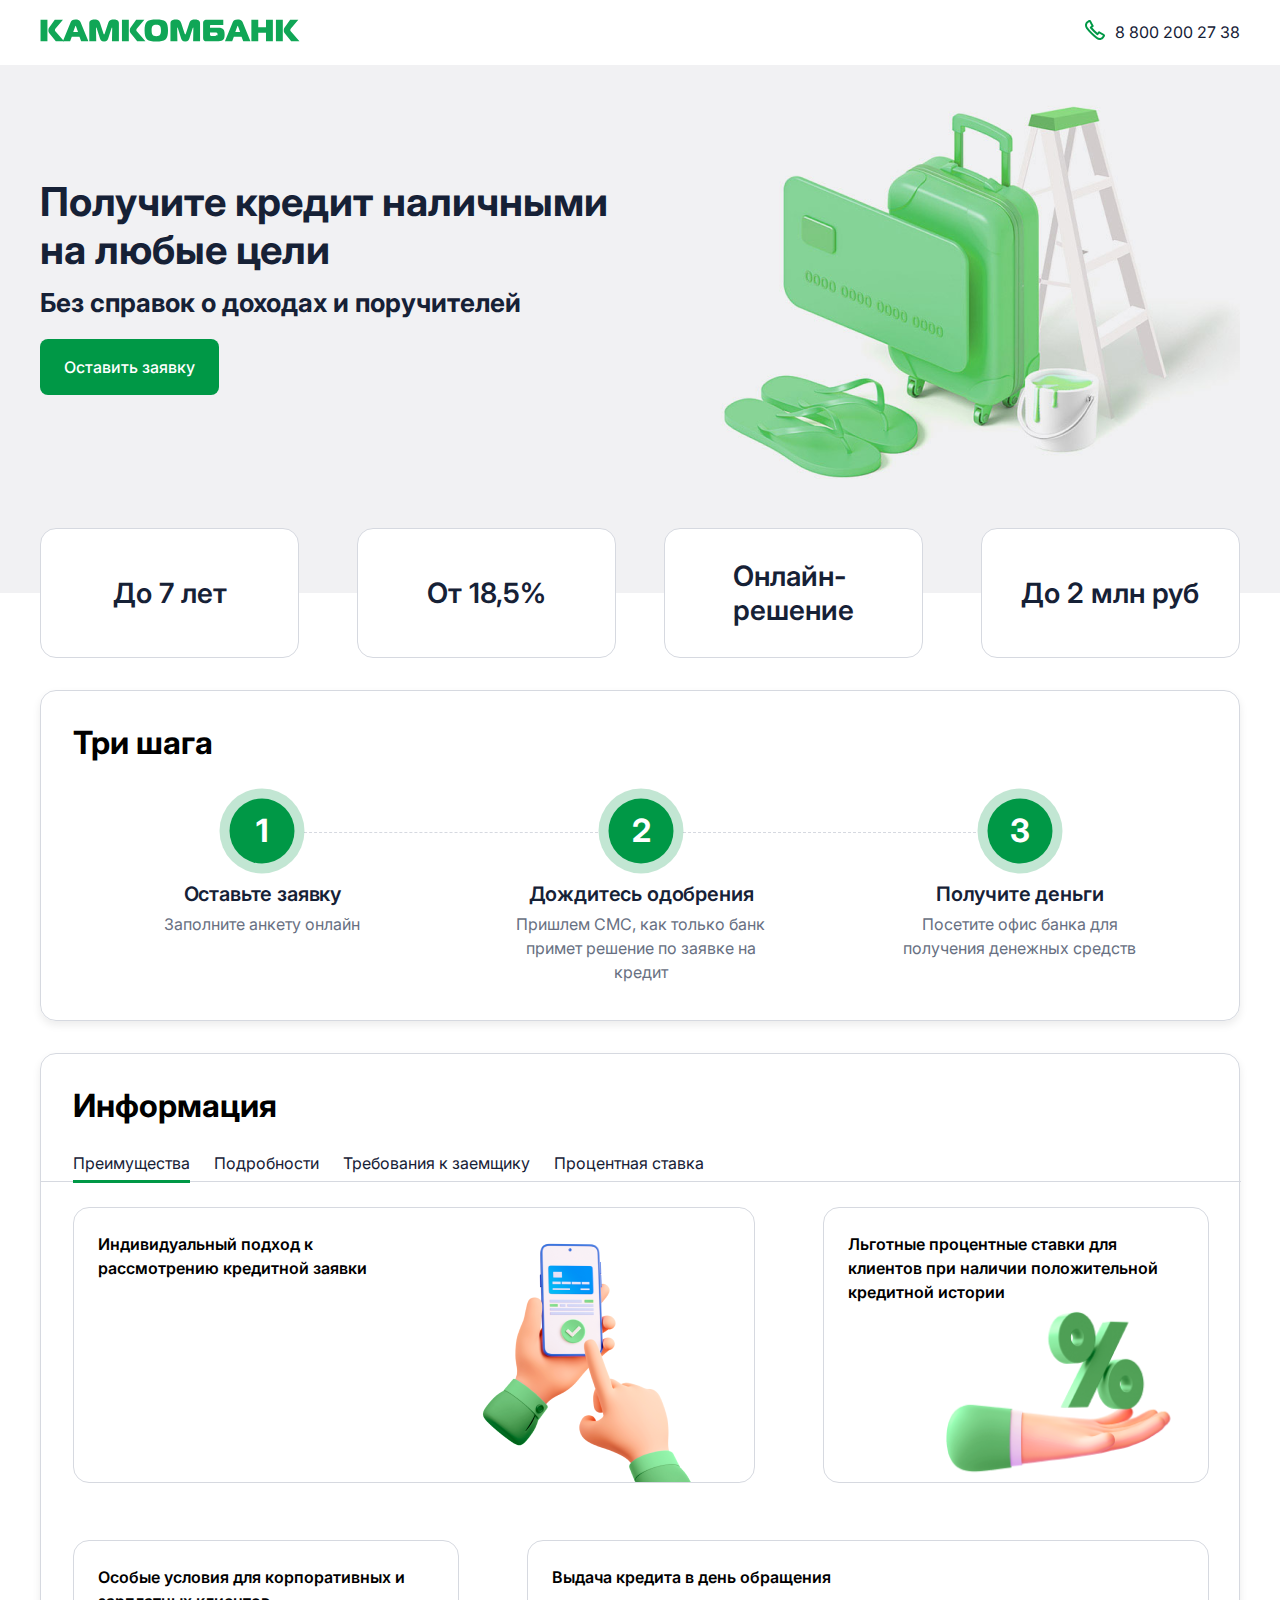
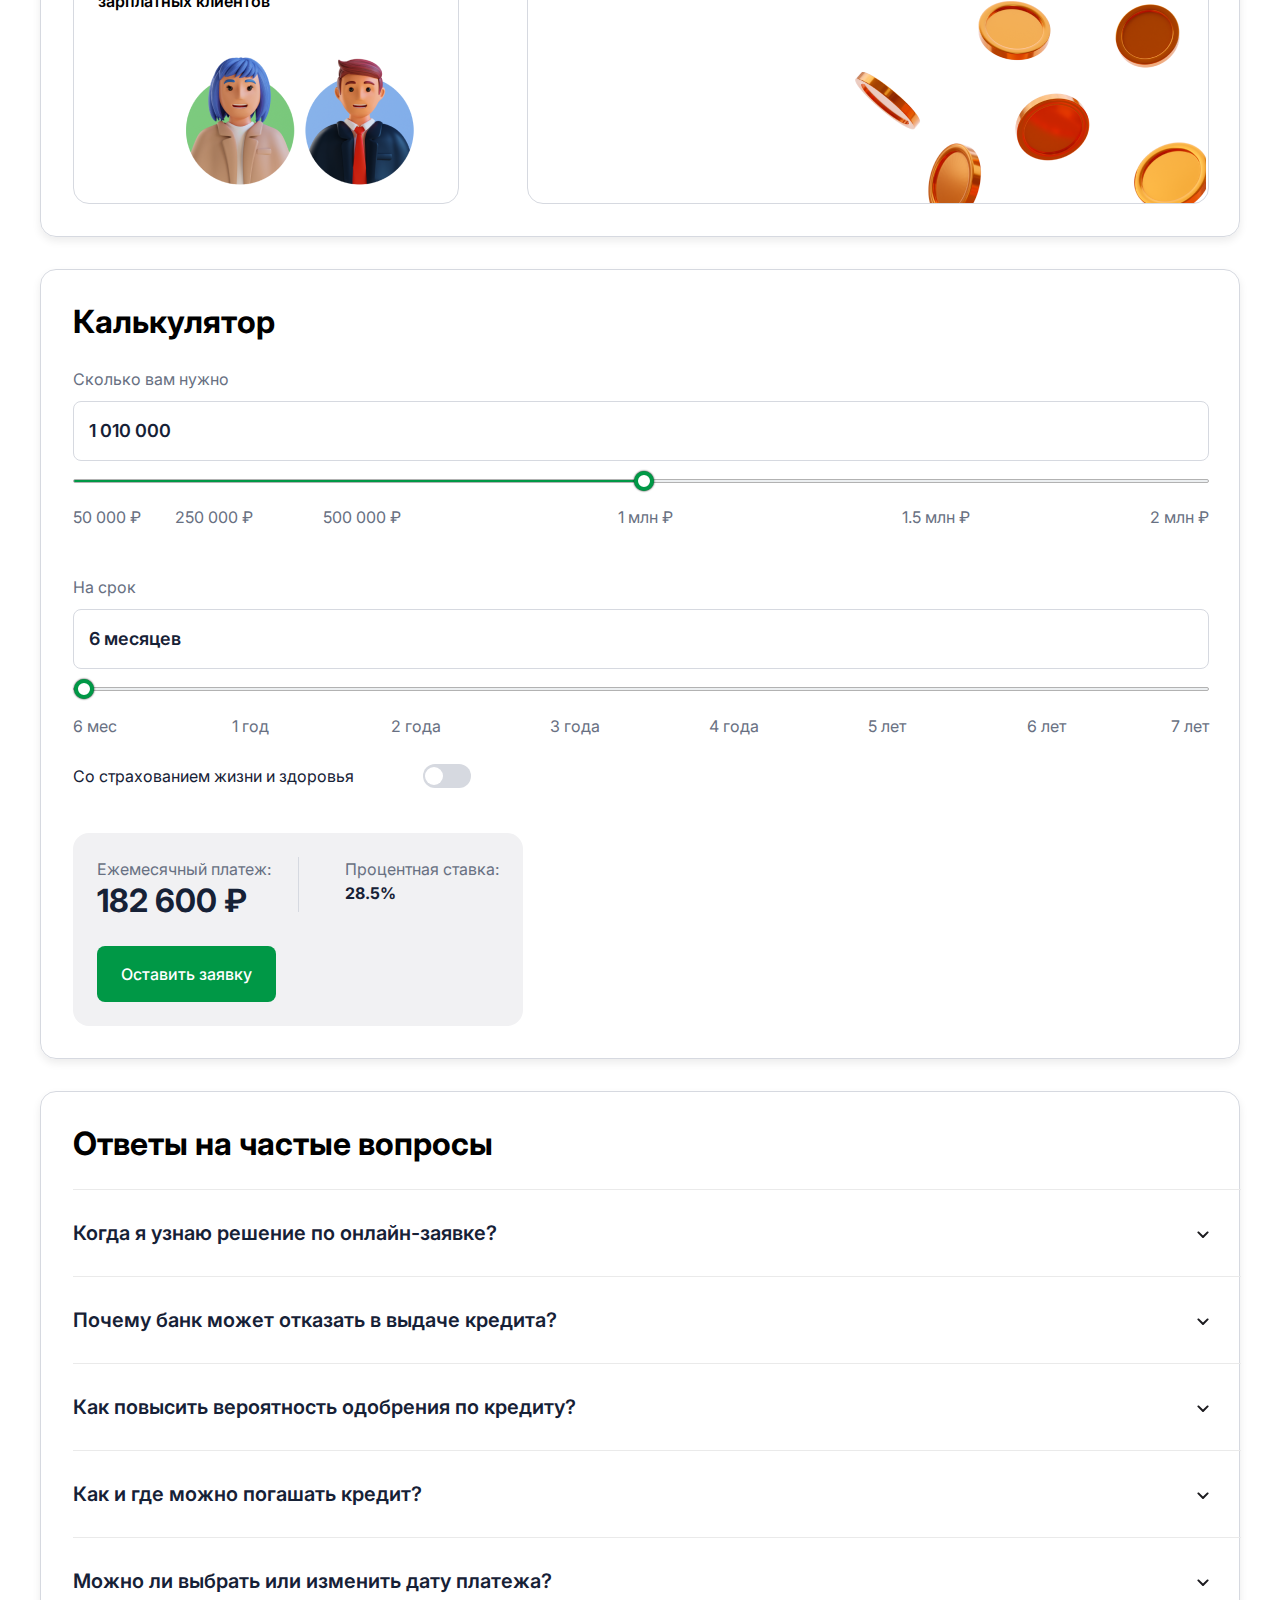
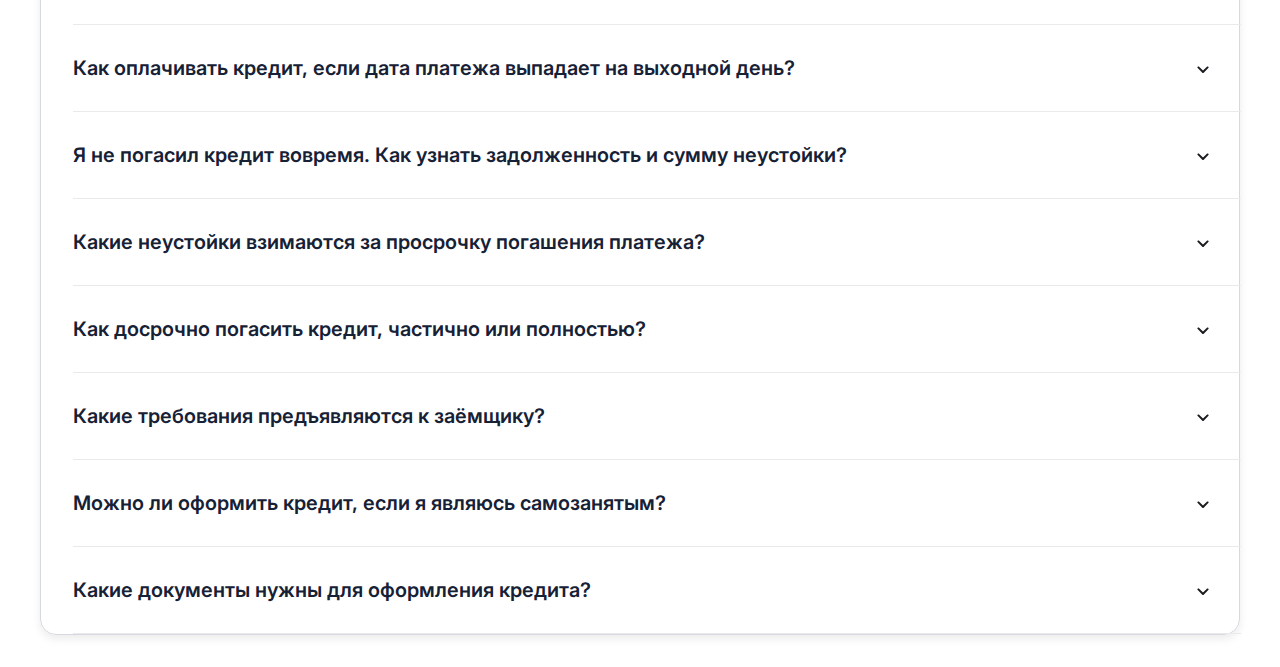
==== commit ece0a200: "Add files via upload" ====
--- a/index.html
+++ b/index.html
@@ -94,7 +94,7 @@
               <p>До 7 лет</p>
             </div>
             <div class="hero-block__card">
-              <p>От 17,5%</p>
+              <p>От 18,5%</p>
             </div>
           </div>
           <div class="hero-block__wrap">
@@ -276,18 +276,18 @@
                 <div class="inform-block__informal proc">
                   <span class="inform-block__h">Полная стоимость кредита</span>
                   <span class="inform-block__s">Полная стоимость кредита, в процентах годовых <br>
-                    23,963%-27,463%</span>
+                    27,428% -  30,359%</span>
                 </div>
                 <span class="inform-block__head client"> Процентная ставка, в процентах годовых
                 </span>
                 <div class="inform-block__inform">
-                  <span class="inform-block__srok big">При наличии договора добровольного страхования</span>
-                  <span class="inform-block__srok small">17, 5 %
+                  <span class="inform-block__srok big">При наличии договора добровольного страхования*</span>
+                  <span class="inform-block__srok small">18,5 %
                   </span>
                 </div>
                 <div class="inform-block__inform item">
                   <span class="inform-block__srok big">При отказе от добровольного страхования</span>
-                  <span class="inform-block__srok small">27,5 %
+                  <span class="inform-block__srok small">28,5 %
                   </span>
                 </div>
                 <span class="info">* При условии страхования на весь срок кредита единовременно
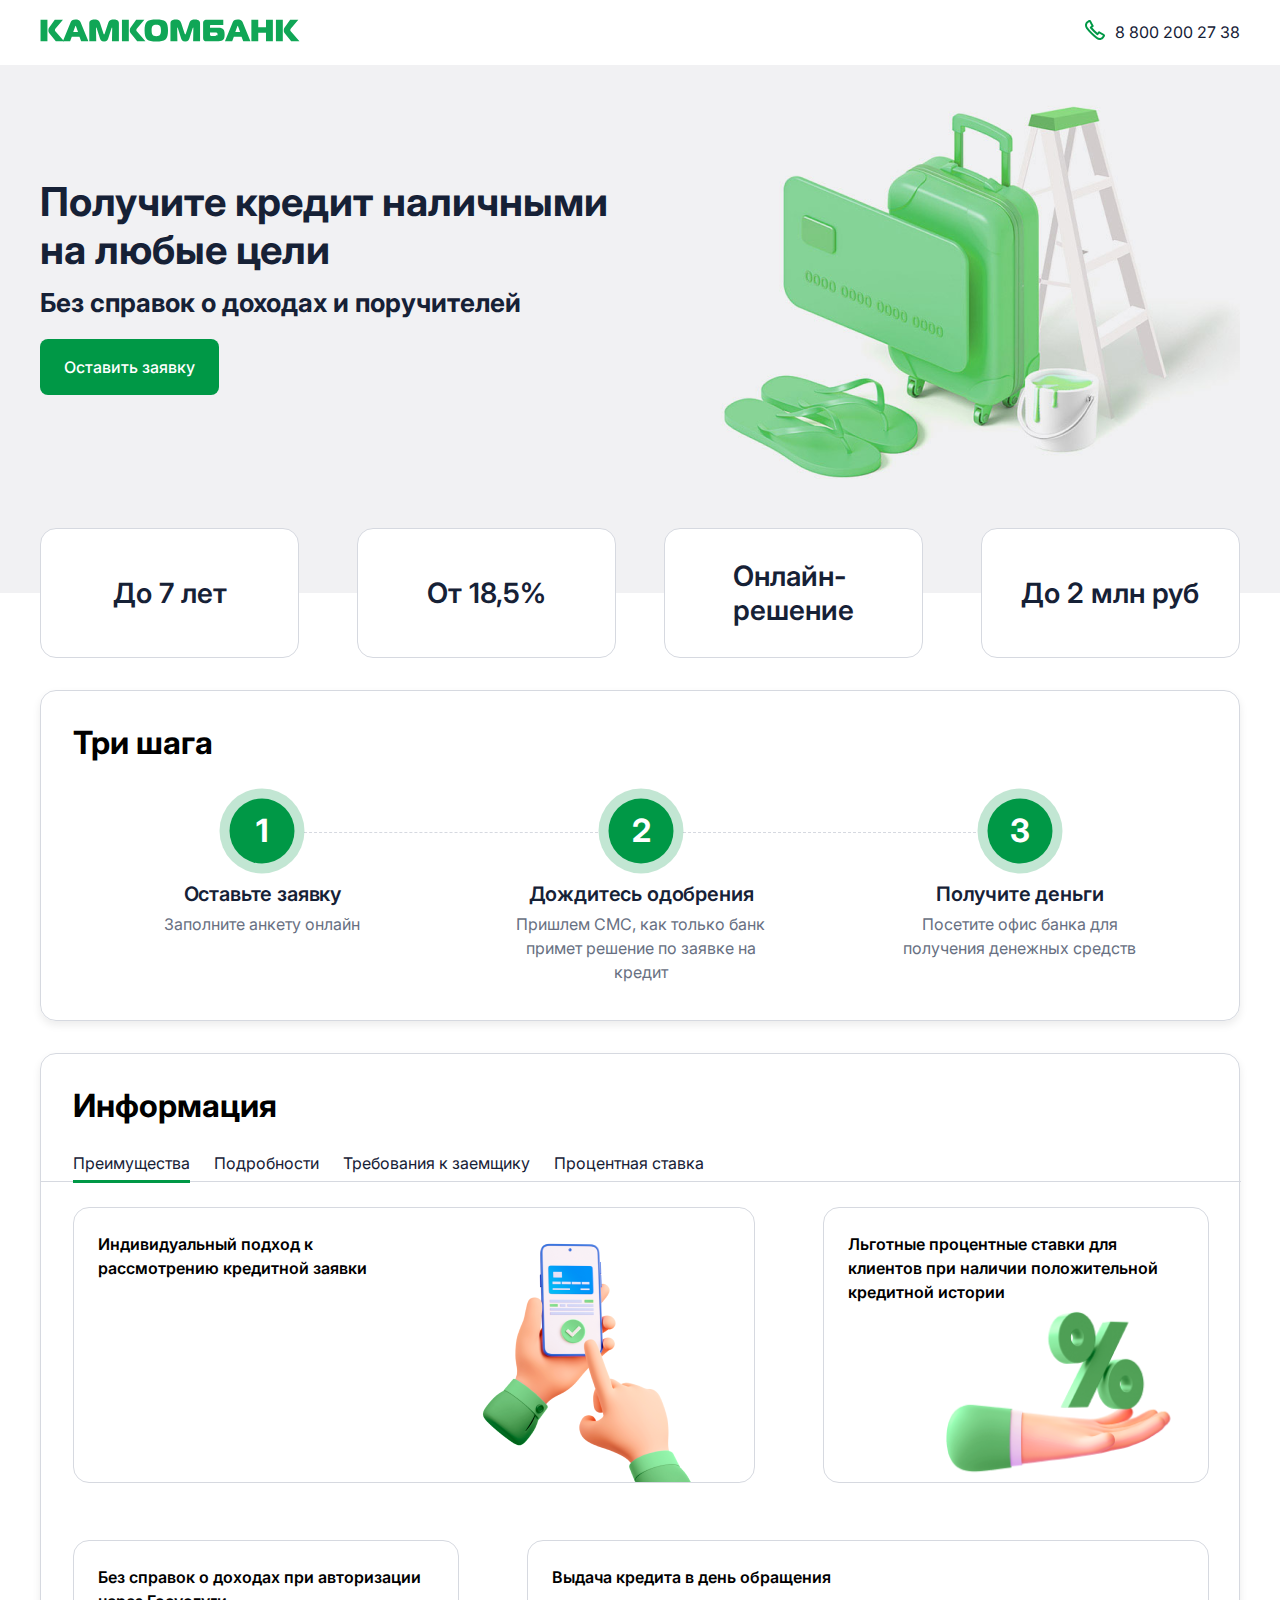
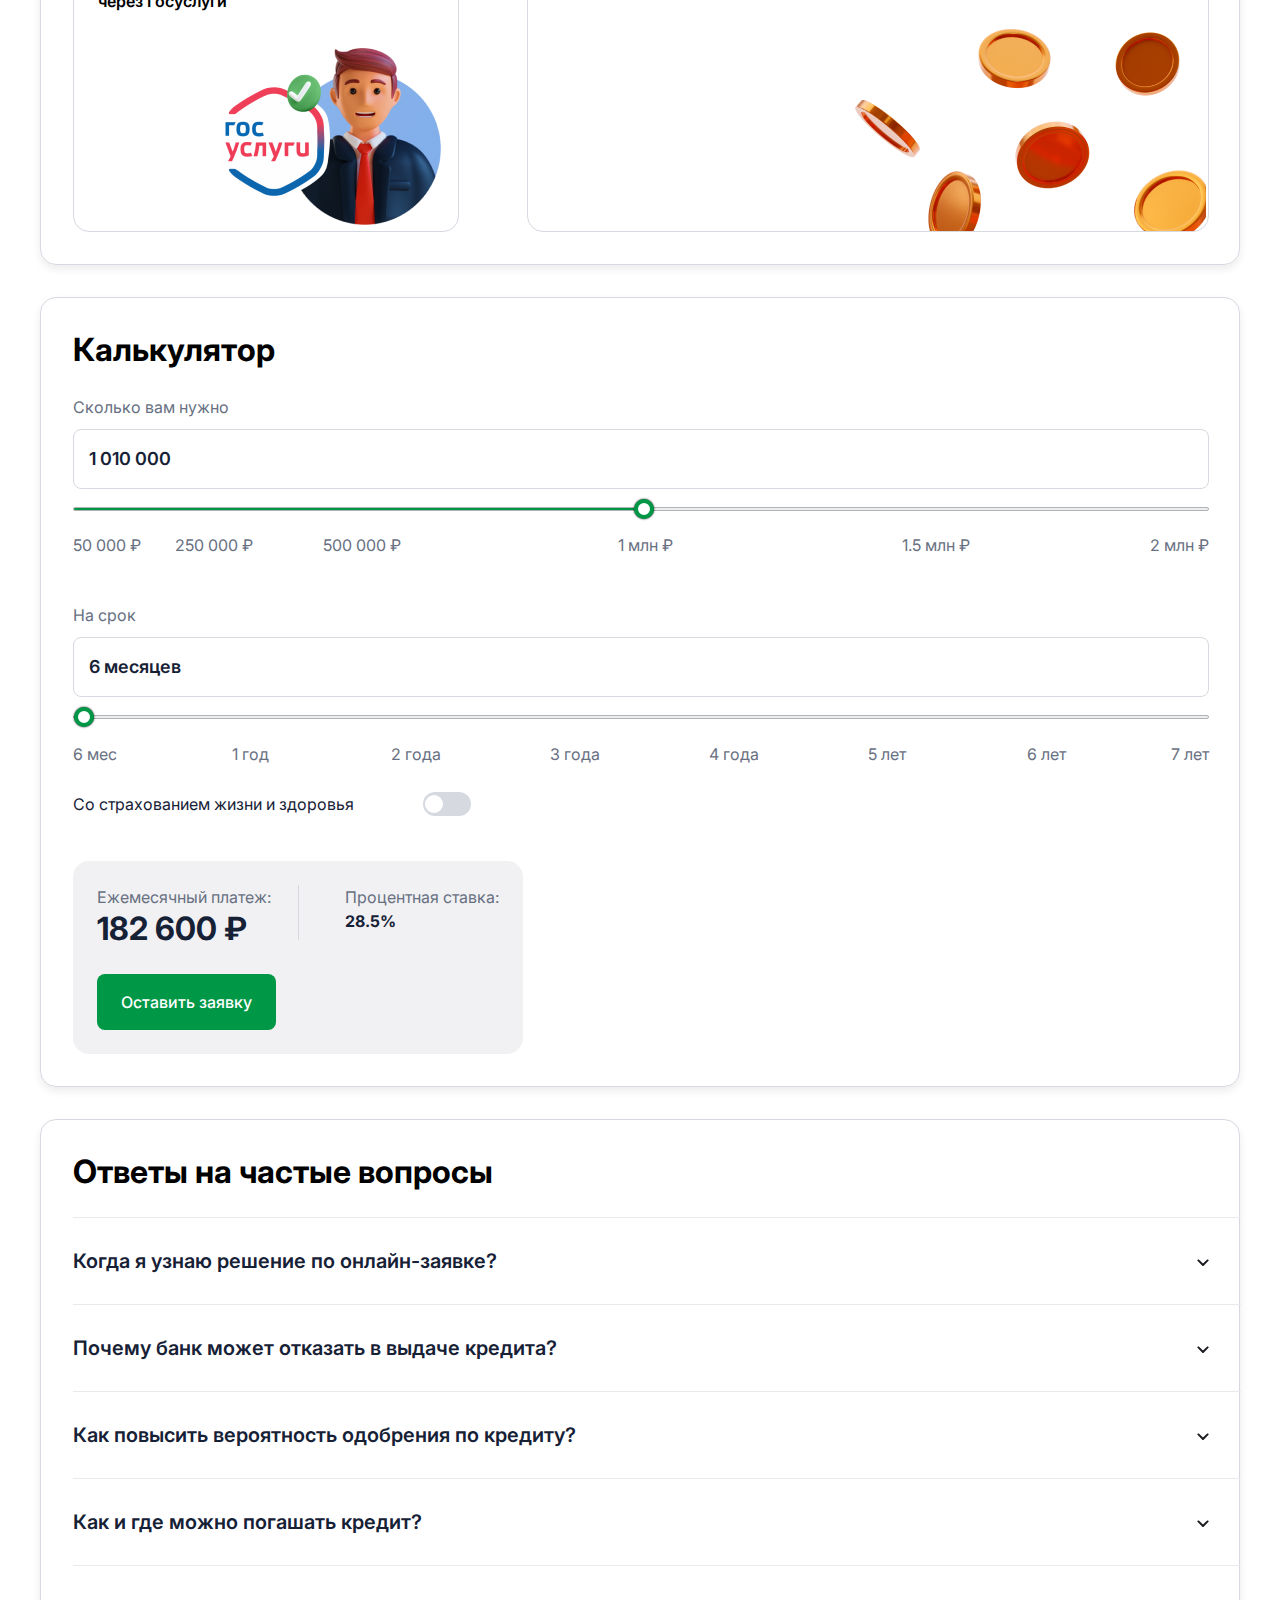
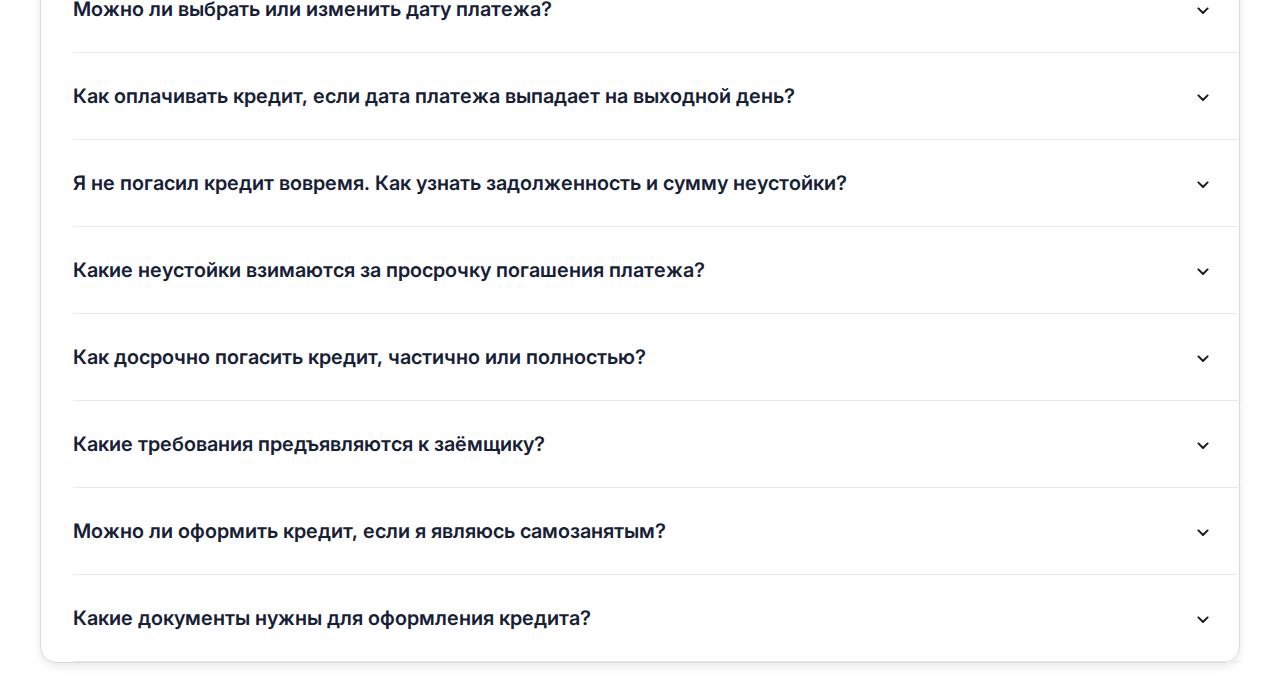
==== commit e471d5be: "Add files via upload" ====
--- a/index.html
+++ b/index.html
@@ -183,9 +183,9 @@
                 </div>
                 <div class="inform-block__items">
                   <div class="inform-block__sitem">
-                    <span class="inform-block__text">Особые условия для корпоративных и зарплатных клиентов</span>
+                    <span class="inform-block__text">Без справок о доходах при авторизации через Госуслуги</span>
                     <div class="inform-block__image">
-                      <img src="img/Group 55 1.png" alt="">
+                      <img src="img/Group 56.png" alt="">
                     </div>
                   </div>
                   <div class="inform-block__bitem">
@@ -242,7 +242,7 @@
                   <span class="inform-block__s">-гражданство РФ, постоянная регистрация в регионе присутствия банка<br>
                     - минимальный возраст - 21 год (на дату подачи заявления).<br>
                     - максимальный возраст на момент окончания кредита - 70 лет.<br>
-                    - наличие официального места работы, трудовой стаж на последнем месяце работы не менее 6 месяцев<br>
+                    - наличие официального места работы, трудовой стаж на последнем месте работы не менее 6 месяцев<br>
                     - общий непрерывный трудовой стаж не менее 12 месяцев (допускается перерыв между последним местом
                     трудоустройства до 30 дней)<br>
                     Требования к созаемщикам аналогичны требованиям к Заемщикам
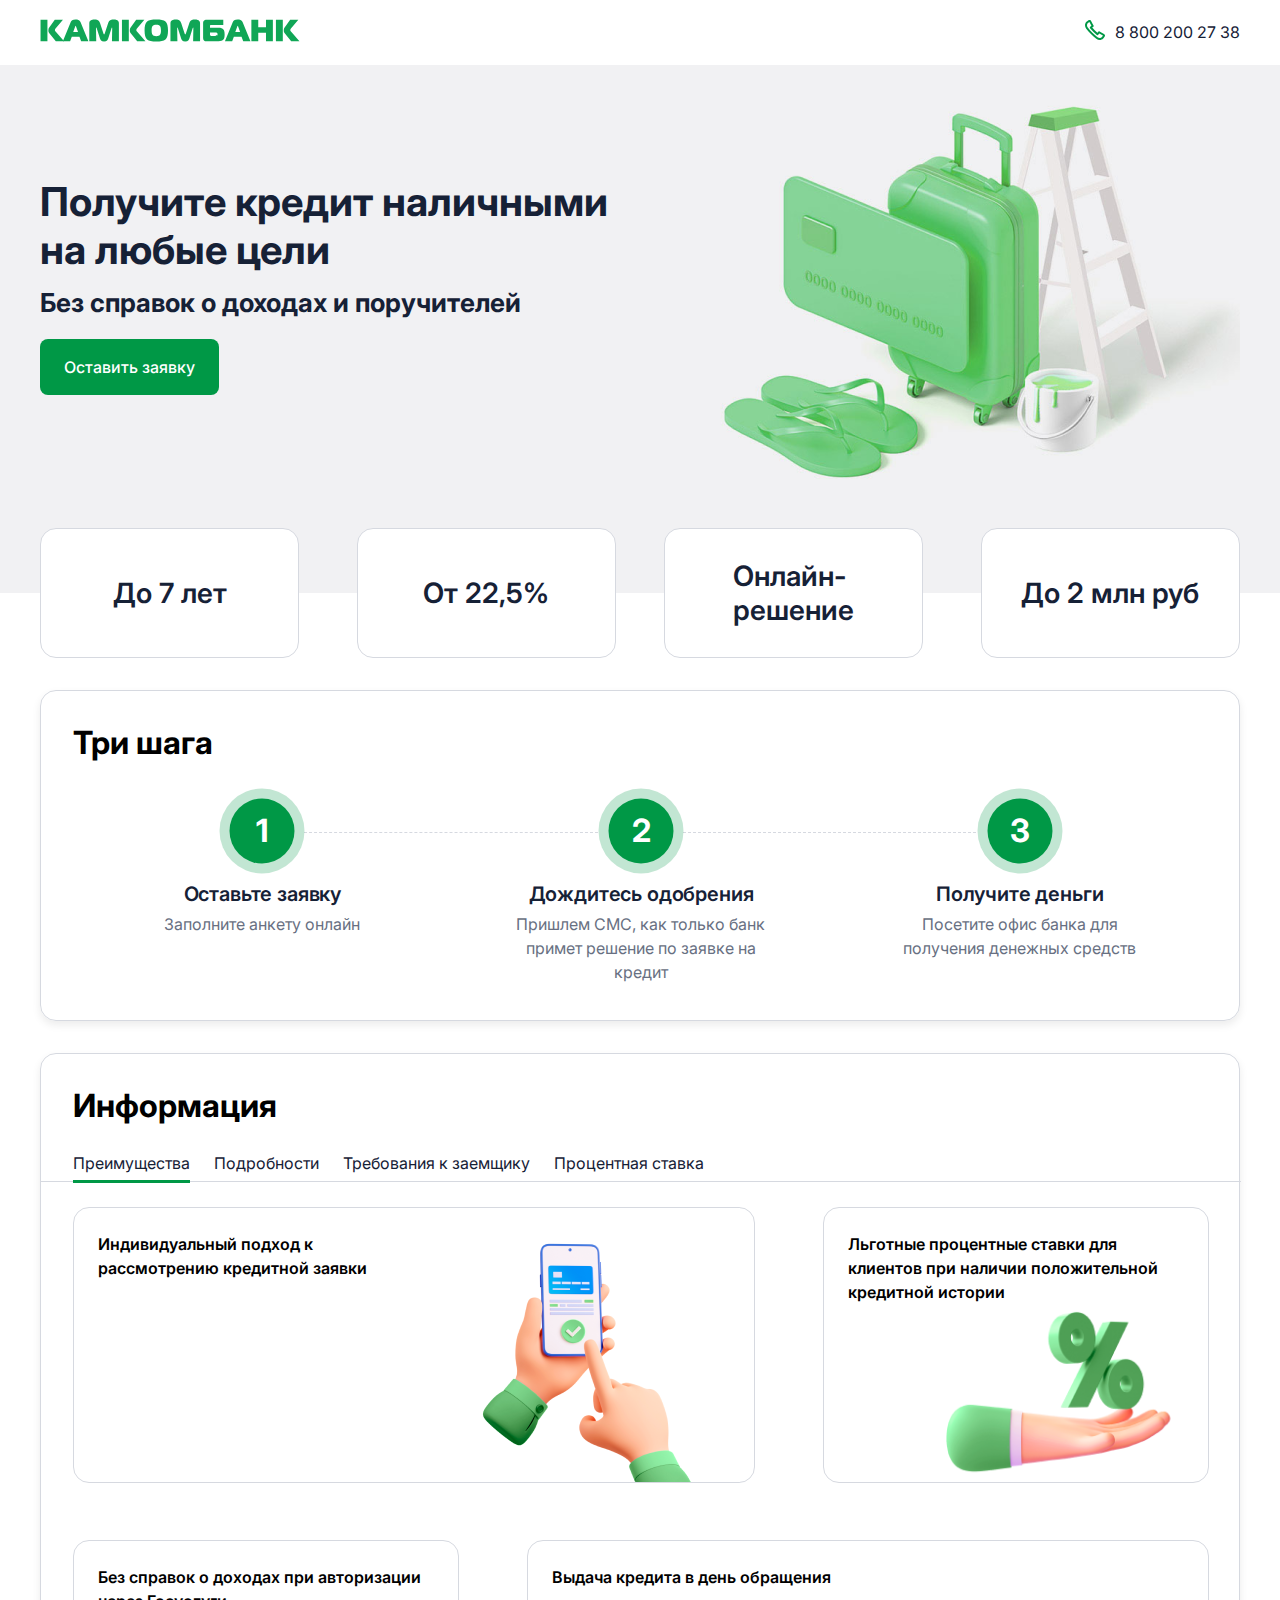
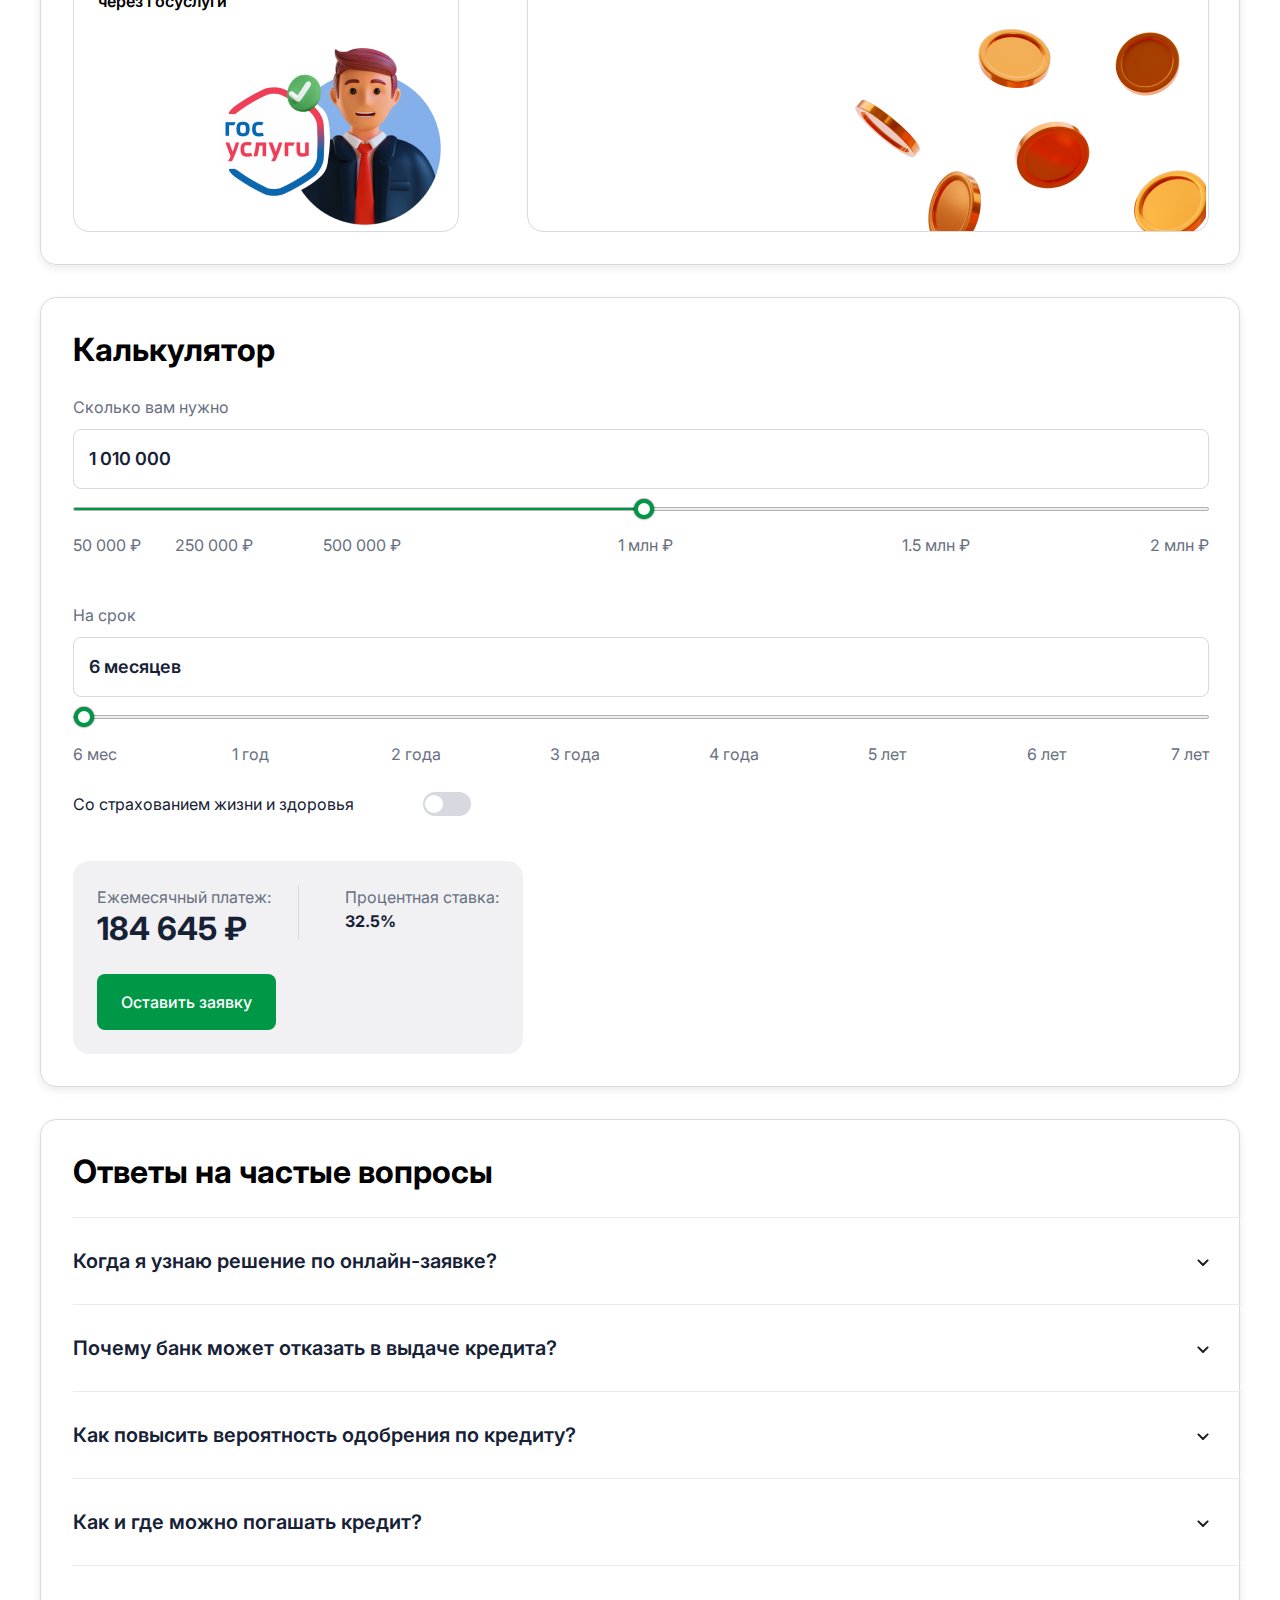
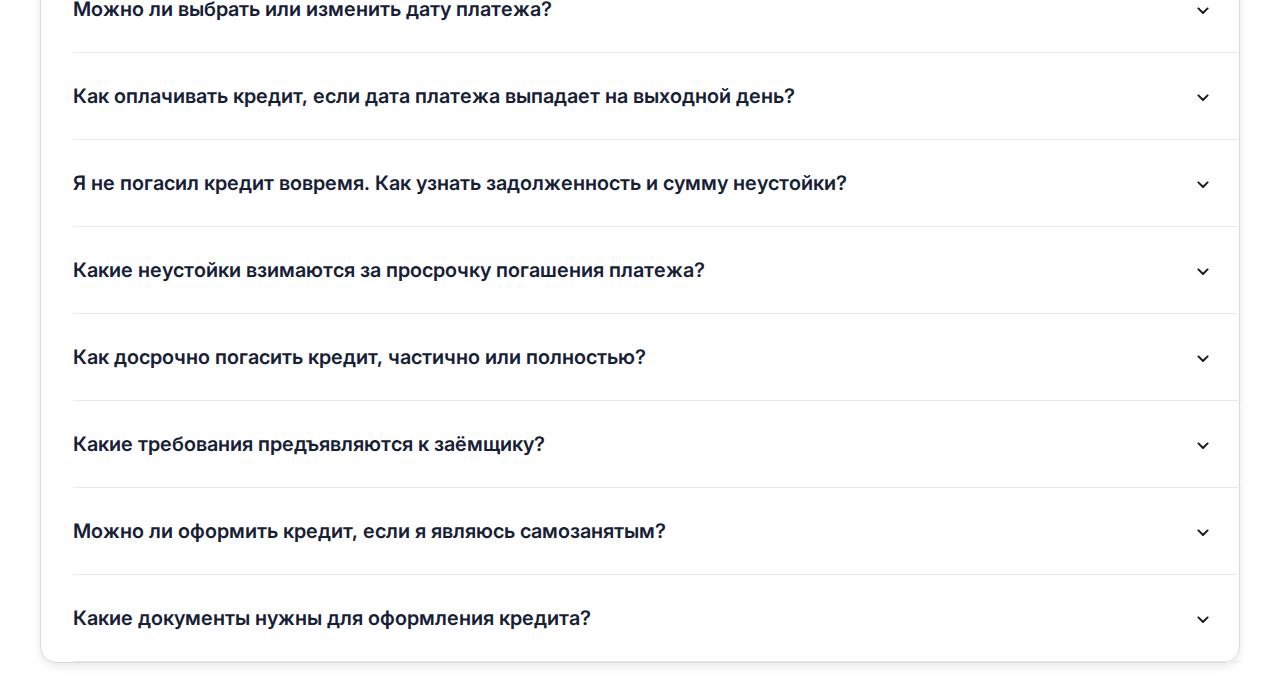
==== commit 31cea0e3: "Add files via upload" ====
--- a/index.html
+++ b/index.html
@@ -63,7 +63,7 @@
                     Без справок о доходах
                     и поручителей</span></span>
                 <div class="hero-block__btn">
-                  <a href="#calc">Оставить заявку</a>
+                  <a href="#" onclick="scrollToBlock('calc')">Оставить заявку</a>
                 </div>
               </div>
               <div class="hero-block__image">
@@ -84,7 +84,7 @@
           <span class="hero-block__subtitle">Выгодный процент</span>
         </div> -->
         <div class="hero-block__btn">
-          <a href="#calc">Оставить заявку</a>
+          <a href="#" onclick="scrollToBlock('calc')">Оставить заявку</a>
         </div>
       </div>
       <div class="wraper">
@@ -94,7 +94,7 @@
               <p>До 7 лет</p>
             </div>
             <div class="hero-block__card">
-              <p>От 18,5%</p>
+              <p>От 22,5%</p>
             </div>
           </div>
           <div class="hero-block__wrap">
@@ -276,18 +276,18 @@
                 <div class="inform-block__informal proc">
                   <span class="inform-block__h">Полная стоимость кредита</span>
                   <span class="inform-block__s">Полная стоимость кредита, в процентах годовых <br>
-                    27,428% -  30,359%</span>
+                    32,032% -  32,487%</span>
                 </div>
                 <span class="inform-block__head client"> Процентная ставка, в процентах годовых
                 </span>
                 <div class="inform-block__inform">
                   <span class="inform-block__srok big">При наличии договора добровольного страхования*</span>
-                  <span class="inform-block__srok small">18,5 %
+                  <span class="inform-block__srok small">22,5 %
                   </span>
                 </div>
                 <div class="inform-block__inform item">
                   <span class="inform-block__srok big">При отказе от добровольного страхования</span>
-                  <span class="inform-block__srok small">28,5 %
+                  <span class="inform-block__srok small">32,5 %
                   </span>
                 </div>
                 <span class="info">* При условии страхования на весь срок кредита единовременно
--- a/css/style.min.css
+++ b/css/style.min.css
@@ -1 +1 @@
-/*! normalize.css v8.0.1 | MIT License | github.com/necolas/normalize.css */html{line-height:1.15;-webkit-text-size-adjust:100%}body{margin:0}main{display:block}h1{font-size:2em;margin:0}hr{box-sizing:content-box;height:0;overflow:visible}pre{font-family:monospace,monospace;font-size:1em}a{background-color:rgba(0,0,0,0);text-decoration:none}abbr[title]{border-bottom:none;text-decoration:underline;text-decoration:underline dotted}b,strong{font-weight:bolder}code,kbd,samp{font-family:monospace,monospace;font-size:1em}small{font-size:80%}sub,sup{font-size:75%;line-height:0;position:relative;vertical-align:baseline}sub{bottom:-0.25em}sup{top:-0.5em}img{border-style:none;pointer-events:none}button,input,optgroup,select,textarea{font-family:inherit;font-size:100%;line-height:1.15;margin:0}button,input{overflow:visible}button,select{text-transform:none}[type=button],[type=reset],[type=submit],button{-webkit-appearance:button}[type=button]::-moz-focus-inner,[type=reset]::-moz-focus-inner,[type=submit]::-moz-focus-inner,button::-moz-focus-inner{border-style:none;padding:0}[type=button]:-moz-focusring,[type=reset]:-moz-focusring,[type=submit]:-moz-focusring,button:-moz-focusring{outline:1px dotted ButtonText}fieldset{padding:.35em .75em .625em}legend{box-sizing:border-box;color:inherit;display:table;max-width:100%;padding:0;white-space:normal}progress{vertical-align:baseline}textarea{overflow:auto}[type=checkbox],[type=radio]{box-sizing:border-box;padding:0}[type=number]::-webkit-inner-spin-button,[type=number]::-webkit-outer-spin-button{height:auto}[type=search]{-webkit-appearance:textfield;outline-offset:-2px}[type=search]::-webkit-search-decoration{-webkit-appearance:none}::-webkit-file-upload-button{-webkit-appearance:button;font:inherit}details{display:block}summary{display:list-item}template{display:none}[hidden]{display:none}*{box-sizing:border-box;outline:0 !important;margin:0;padding:0;-webkit-tap-highlight-color:rgba(0,0,0,0);-webkit-font-smoothing:antialiased;-moz-osx-font-smoothing:grayscale;-webkit-text-size-adjust:100%;outline-offset:0 !important;opacity:1;scroll-behavior:smooth}.wrap{width:1200px;margin:0 auto}.wraper{width:1200px;margin:0 auto}.switch{position:relative;display:inline-block;width:48px;height:24px}.switch input{opacity:0;width:0;height:0}.font{font-size:26px;line-height:32px;margin-bottom:20px;display:inline-block}.slider{position:absolute;cursor:pointer;top:0;left:0;right:0;bottom:0;background-color:#d6d9e0;transition:.4s}.slider::before{position:absolute;content:"";height:18px;width:18px;left:2px;bottom:3px;background-color:#fff;transition:.4s}input:checked+.slider{background-color:#009846}input:checked+.slider:before{transform:translateX(26px)}.slider.round{border-radius:34px}.slider.round:before{border-radius:50%}.result-button{text-decoration:none;padding:16px 24px 16px 24px;background-color:#009846;color:#fff;border-radius:8px;display:inline-block;font-family:"Inter",sans-serif;font-weight:500;font-size:16px;line-height:24px;border:none;cursor:pointer}.menu-item{position:relative;display:inline-block;margin-right:20px;height:100%}.menu-item::after{content:"";display:flex;align-items:flex-end;width:100%;height:3px;background-color:#009846;transform-origin:left center;transform:scaleX(0);transition:.3s}.info{font-size:12px;line-height:20pxpx;color:#162136;font-family:"Inter",sans-serif;font-weight:400;display:block}.info.treb{margin-top:20px}@media(max-width: 1200px){.wrap{width:90%}.wraper{width:90%}}@media(max-width: 640px){.font{font-size:20px;line-height:26px;margin-top:20px}.info{padding-left:16px}.info.treb{padding-left:0;padding-bottom:16px}}.head{height:65px;display:flex;align-items:center;justify-content:center}.head-block{display:flex;flex-direction:row;justify-content:space-between;align-items:center}.head-block__phone{display:flex;flex-direction:row;align-items:center}.head-block__number{font-size:16px;line-height:24px;color:#162136;font-family:"Inter",sans-serif;font-weight:400}.head-block__icon{margin-right:10px}.head-block__logo{width:260px}.head-block__logo img{width:100%}@media(max-width: 650px){.head-block__logo{width:40%;display:flex;align-items:center}.head-block__logo img{width:150px;object-fit:contain}.head-block__logo div{display:flex;justify-content:center;align-items:center}}@media(max-width: 340px){.head-block__logo{width:108px;height:19px}.head-block__logo img{width:100px}}.hero{overflow:hidden}.hero-wrap{background-color:#f1f1f3;height:528px}.hero-block{display:flex;flex-direction:column;justify-content:space-between;position:relative;align-content:center;overflow:hidden}.hero-block__text{display:flex;flex-direction:column;justify-content:center;align-content:center;width:50%}.hero-block__text.mobile{width:100%;border:1px solid #d6d9e0;border-radius:16px;display:none;box-shadow:0px 4px 8px 0px rgba(0,0,0,.0784313725)}.hero-block__title{font-size:40px;line-height:48px;color:#162136;font-family:"Inter",sans-serif;font-weight:700}.hero-block__info{display:flex;justify-content:space-between;flex-direction:row;height:528px}.hero-block__image{position:absolute;right:-100px;top:0;overflow:hidden}.hero-block__procent{display:flex;flex-direction:row;align-items:center;margin-bottom:40px;margin-top:20px}.hero-block__icon{margin-right:15px}.hero-block__subtitle{font-size:18px;line-height:28px;font-weight:600;font-family:"Inter",sans-serif;color:#162136}.hero-block__btn a{text-decoration:none;padding:16px 24px 16px 24px;background-color:#009846;color:#fff;border-radius:8px;display:inline-block;font-family:"Inter",sans-serif;font-weight:500;font-size:16px;line-height:24px;margin-bottom:85px}.hero-block__btn.mes a{margin-bottom:0}.hero-block__cards{display:flex;flex-direction:row;justify-content:space-between;margin-top:-65px}.hero-block__card{width:45%;border:1px solid #d6d9e0;box-shadow:rgba(0,0,0,.0784313725);height:130px;border-radius:16px;background-color:#fff;display:flex;justify-content:center;align-items:center}.hero-block__card p{font-size:28px;line-height:34px;color:#162136;font-family:"Inter",sans-serif;font-weight:600}.hero-block__wrap{display:flex;width:48%;flex-direction:row;justify-content:space-between}@media(max-width: 1100px){.hero-block__title{font-size:32px;line-height:40px}.hero-block__image{width:40%;right:0;top:20%}.hero-block__image img{width:100%}}@media(max-width: 800px){.hero-wrap{height:450px}.hero-block__title{font-size:26px;line-height:32px}.hero-block__cards{flex-direction:column;justify-content:center;align-items:center}.hero-block__wrap{width:100%;margin-bottom:20px}.hero-block__wrap:last-child{margin-bottom:0}}@media(max-width: 640px){.hero-wrap{height:550px}.hero-block{overflow:hidden}.hero-block__text{display:none}.hero-block__text.mobile{display:flex;margin-top:-50px;margin-bottom:16px;padding:16px;background-color:#fff}.hero-block__text.mobile a{margin-bottom:16px}.hero-block__title{font-size:32px;line-height:40px}.hero-block__subtitle{font-size:16px;line-height:24px}.hero-block__procent{margin-bottom:25px;margin-top:12px}.hero-block__image{width:100%;top:30px;right:-20px}.hero-block__cards{margin-top:0}}@media(max-width: 500px){.hero-wrap{height:400px}.hero-block__info{height:75vh}.hero-block__card p{font-size:20px;line-height:26px;text-align:center}}@media(max-width: 370px){.hero-wrap{height:350px}.hero-block__info{height:364px}.hero-block__image{top:30px}.hero-block__title{font-size:26px;line-height:32px}}.steps{display:flex;border-radius:16px;flex-direction:column;border:1px solid #d6d9e0;width:1200px;margin:32px auto;box-shadow:0px 4px 8px 0px rgba(0,0,0,.0784313725)}.steps-block__heading{font-weight:700;font-size:32px;line-height:40px;color:#000;font-family:"Inter",sans-serif;margin-bottom:25px;padding:32px 0px 0px 32px}.steps-block__items{display:flex;flex-direction:row;justify-content:space-between;align-items:center;padding:0px 32px 32px 32px}.steps-block__item{display:flex;flex-direction:column;position:relative;align-items:center;width:33.3333333333%;height:200px}.steps-block__item:not(:last-child)::before{content:"";position:absolute;left:231px;top:42.5px;width:calc(100% - 85px);height:1px;border-bottom:1px dashed #d6d9e0}.steps-block__text{display:flex;flex-direction:column;align-items:center}.steps-block__number{position:relative;user-select:none;display:flex;justify-content:center;align-items:center;width:85px !important;height:85px;font-family:"Inter",sans-serif;font-weight:700;font-size:32px;font-weight:700;line-height:40px;color:#fff;z-index:0}.steps-block__number::before{content:"";position:absolute;top:50%;left:50%;width:65px;height:65px;transform:translate(-50%, -50%);background-color:#009846;border-radius:50%;z-index:-1}.steps-block__number::after{content:"";position:absolute;top:50%;left:50%;width:85px;height:85px;transform:translate(-50%, -50%);background-color:rgba(0,152,70,.24);border-radius:50%;z-index:-2}.steps-block__title{display:inline-block;font-size:20px;line-height:26px;font-family:"Inter",sans-serif;font-weight:600;color:#162136;letter-spacing:-0.16px;margin-top:8px;max-width:100%;width:280px;margin-bottom:5px;text-align:center}.steps-block__subtitle{color:#687082;font-size:16px;line-height:24px;font-family:"Inter",sans-serif;font-weight:400;width:70%;text-align:center}@media(max-width: 1200px){.steps{width:100%}}@media(max-width: 1100px){.steps-block__item{height:250px}}@media(max-width: 870px){.steps-block__items{flex-direction:column}.steps-block__item{flex-direction:row;width:100%;height:150px;margin-bottom:20px}.steps-block__item:not(:last-child)::before{left:42.5px;top:117px;border-right:1px dashed #d6d9e0;border-bottom:none;width:1px;height:calc(100% - 65px)}.steps-block__text{display:flex;flex-direction:column;width:65%;margin-left:20px}.steps-block__title{width:100%;margin-bottom:5px}.steps-block__subtitle{width:100%}}@media(max-width: 600px){.steps{width:100%}.steps-block__heading{padding-left:16px;padding-top:16px;font-size:28px;line-height:34px}}@media(max-width: 450px){.steps-block__subtitle{font-size:14px;line-height:20px}}@media(max-width: 350px){.steps-block__title{font-size:16px;line-height:24px}}.inform{border:1px solid #d6d9e0;width:1200px;margin:32px auto;border-radius:16px;box-shadow:0px 4px 8px 0px rgba(0,0,0,.0784313725);z-index:-10}.inform-block__wrap{display:flex;flex-direction:column}.inform-block__menu a{text-decoration:none;font-size:16px;line-height:24px;font-family:"Inter",sans-serif;font-weight:400;color:#162136;margin-right:12px;cursor:pointer}.inform-block__menu a:last-child{margin-right:0}.inform-block__menu{padding:0px 32px 0px 32px;height:30px}.inform-block__underline{width:100%;height:1px;background-color:#d6d9e0}.inform-block__items{padding:0px 32px 32px 32px;margin-top:25px;display:flex;flex-direction:row;justify-content:space-between}.inform-block__bitem{border:1px solid #d6d9e0;width:60%;display:flex;flex-direction:row;border-radius:16px}.inform-block__image{display:flex;align-items:flex-end;padding-right:14px;justify-content:flex-end}.inform-block__image.cover{padding-right:0}.inform-block__images{height:150px;display:flex;align-items:flex-end;padding-right:14px}.inform-block__images img{width:100%}.inform-block__text{font-family:"Inter",sans-serif;font-size:16px;line-height:24px;color:#000;padding:24px 24px 24px 24px;font-weight:600}.inform-block__sitem{border:1px solid #d6d9e0;width:34%;display:flex;flex-direction:column;border-radius:16px;justify-content:space-between}.inform-block__podrob{padding:32px}.inform-block__inform{width:100%;display:flex;flex-direction:row;justify-content:space-between;border-bottom:1px solid #eaeaea;padding-bottom:15px;padding-top:20px}.inform-block__inform.item{margin-bottom:25px}.inform-block__informal{width:100%;display:flex;flex-direction:row;justify-content:space-between;border-bottom:1px solid #eaeaea;padding-bottom:15px;padding-top:20px;align-items:center}.inform-block__informal.item{margin-bottom:25px}.inform-block__head{font-family:"Inter",sans-serif;font-weight:600;font-size:16px;line-height:24px;color:#162136;width:50%;display:block}.inform-block__head.client{margin-top:20px}.inform-block__h{font-family:"Inter",sans-serif;font-weight:600;font-size:16px;line-height:24px;color:#162136;width:100%;display:block}.inform-block__s{font-family:"Inter",sans-serif;font-weight:400;font-size:16px;line-height:24px;color:#162136;width:100%;display:block}.inform-block__srok{font-family:"Inter",sans-serif;font-weight:400;font-size:16px;line-height:24px;color:#162136;width:100%;display:block}.inform-block__srok.small{width:50%}.inform-block__srok.big{width:50%}.inform-block__informtext{display:block}.inform-block__treb{padding:32px}.inform-block__content{display:none}.inform-block__content.active{display:block}.inform-block__stavka{padding:32px}.inform-block__first{display:flex;flex-direction:column;width:40%}.inform-block__condition{margin-top:35px;margin-bottom:35px;display:flex;flex-direction:row;justify-content:space-between;align-items:center}.condition1{display:block;font-family:"Inter",sans-serif;font-size:14px;line-height:20px;color:#687082;font-weight:400;margin-bottom:24px;width:40%}.condition{width:20%;display:block;font-family:"Inter",sans-serif;font-size:14px;line-height:20px;color:#687082;font-weight:400}.condition:last-child{margin-right:0}.menu-item.active::after{transform:scaleX(1);transform:translate(0, 5px)}@media(max-width: 1200px){.inform{width:100%}}@media(max-width: 1050px){.menu-item{width:max-content}.menu-link{width:100%}.menu-item.active::after{transform:scaleX(1);transform:translate(0, 5px)}.inform-block__menu{padding:0px 16px 0px 16px;overflow-x:auto;position:relative;white-space:nowrap;-ms-overflow-style:none;scrollbar-width:none;height:32px}.inform-block__menu::-webkit-scrollbar{width:0;height:0}.inform-block__menu a{display:flex}.inform-block__menu a.last{display:flex;justify-content:flex-end}.inform-block__items{flex-direction:column;padding-bottom:0;margin-top:0}.inform-block__items:first-child{margin-top:20px}.inform-block__bitem{width:100%;display:flex;justify-content:space-between;height:300px;margin-bottom:16px}.inform-block__sitem{width:100%;height:300px;margin-bottom:16px}.inform-block__images{height:70%;display:flex;justify-content:flex-end}.inform-block__images img{height:100%;width:50%;object-fit:contain}.inform-block__content.scroll{overflow:auto}.inform-block__informal{flex-direction:column}.inform-block__h{margin-bottom:10px}}@media(max-width: 850px){.inform-block__treb{padding:0px 16px 0px 16px}.inform-block__podrob{padding:0px 16px 0px 16px}.inform-block__bitem{flex-direction:column;height:274px}.inform-block__image{height:60%;display:flex;justify-content:flex-end;align-items:flex-end}.inform-block__image img{width:50%;height:100%;object-fit:contain}.inform-block__sitem{height:274px}.inform-block__images{height:60%}.inform-block__items{padding:0px 15px 0px 15px}.inform-block__head{width:70%}.inform-block__stavka{padding:0px 16px 16px 0px;overflow:hidden}.inform-block__head{padding-left:16px;padding-top:16px}.inform-block__head.client{width:90%}.inform-block__inform{width:max-content}.inform-block__informtext{width:200px}.inform-block__srok.big{width:200px;margin:0;background-color:#fff;padding-left:16px}.inform-block__srok.small{width:120px;margin-left:50px;margin-right:50px}.inform-block__condition{width:max-content}.condition1{padding-left:16px;height:60px;margin-bottom:0;width:200px;height:60px;top:0;left:0;background-color:#fff}.condition{width:120px;margin-left:50px;margin-right:50px}}@media(max-width: 500px){.inform-block__text{padding-bottom:24px 24px 0px 24px}.inform-block__image{padding-right:0;height:160px}.inform-block__image.visible{height:160px}.inform-block__image.visible img{object-fit:contain}.inform-block__image img{width:80%;height:100%;object-fit:contain}.inform-block__image.cover img{object-fit:cover;width:100%;height:200px}.inform-block__images img{width:80%}.inform-block__informal.proc{padding:0px 16px 0px 16px;margin-top:20px}}@media(max-width: 430px){.inform-block__image.visible{height:160px;margin-top:-40px}.inform-block__images{height:160px;margin-top:-40px}.inform-block__images img{width:100%;height:100%;object-fit:contain}}.questions{border:1px solid #d6d9e0;width:1200px;margin:32px auto;border-radius:16px;box-shadow:0px 4px 8px 0px rgba(0,0,0,.0784313725)}.questions-block__line{margin-left:32px;display:block;height:1px;width:calc(100% - 32px);background-color:#eaeaea}.questions-block__item{display:flex;flex-direction:column;padding:0px 32px 0px 32px}.questions-block__heading{display:flex;flex-direction:row;justify-content:space-between;align-items:center;padding:30px 0px 30px 0px;cursor:pointer}.questions-block__heading span{font-family:"Inter",sans-serif;font-weight:600;font-size:20px;line-height:26px;color:#162136}.questions-block__info{display:none;transition:.4s}.questions-block__info p{font-family:"Inter",sans-serif;font-size:16px;line-height:24px;color:#162136;font-weight:400;padding-bottom:28px}@media(max-width: 1200px){.questions{width:100%}}@media(max-width: 500px){.questions-block__heading span{width:85%}.questions-block__item{padding:0px 16px 0px 16px}}.calc{border:1px solid #d6d9e0;box-shadow:0px 4px 8px 0px rgba(0,0,0,.0784313725);width:1200px;margin:32px auto;border-radius:16px}.calc-block__main{padding:0px 32px 32px 32px}.calc-block__summ{display:block;color:#687082;font-family:"Inter",sans-serif;font-weight:400;font-size:16px;line-height:24px;margin-bottom:10px}.calc-block__summ.srok{margin-top:20px}.calc-block__summinput{padding:15px 0px 15px 15px;border:1px solid #d6d9e0;border-radius:8px;display:block;font-family:"Inter",sans-serif;font-weight:600;color:#162136;font-size:18px;line-height:28px}.calc-block__scale{width:100%;height:4px;background-color:#eceff1;border:none;outline:none;border-radius:10px;cursor:pointer}.calc-block__checkboxes{display:flex;flex-direction:column;margin-bottom:30px}.calc-block__checkbox{display:flex;flex-direction:row;align-items:center;margin-bottom:15px;justify-content:space-between;width:35%}.calc-block__name{font-family:"Inter",sans-serif;font-weight:400;font-size:16px;line-height:24px;color:#162136;display:block;margin-right:20px}.slider-wrapper{margin-bottom:50px}.slider-container{display:flex;flex-direction:column;position:relative}.scale{position:relative;width:100%;display:flex;flex-direction:row;justify-content:space-between}.scale-value{position:absolute;width:17%;color:#687082;font-family:"Inter",sans-serif;font-weight:400;font-size:16px;line-height:24px;cursor:pointer}.scale-value:first-child{text-align:start}.scale-value:last-child{text-align:end}.term-container{display:flex;flex-direction:column;position:relative}.term{position:relative;width:100%;display:flex;flex-direction:row;justify-content:space-between}.term-value{position:absolute;width:12%;color:#687082;font-family:"Inter",sans-serif;font-weight:400;font-size:16px;line-height:24px}.term-value:first-child{text-align:start}.term-value:last-child{text-align:end}.term-value.visible{display:none}.res{padding:24px;background-color:#f1f1f3;border-radius:16px;display:flex;flex-direction:column;width:450px}.result-wrap{display:flex;flex-direction:row;justify-content:space-between;margin-bottom:25px}.divider{height:55px;display:block;margin-right:20px;width:1px;background-color:#d6d9e0}.result-label{font-family:"Inter",sans-serif;font-size:16px;font-weight:400;line-height:24px;color:#687082}.result-value{font-family:"Inter",sans-serif;font-weight:700;font-size:32px;line-height:40px;color:#162136}.result-value.interest-rate{font-size:16px;line-height:24px}#calculateButton{display:none}@media(max-width: 1200px){.calc{width:100%}}@media(max-width: 1050px){.scale-value{width:22%;word-wrap:break-word}.scale-value.hiden{display:none}.term-value{width:20%}.term-value.hiden{display:none}.term-value.visible{display:block}}@media(max-width: 800px){.calc{width:100%}.calc-block{padding:0px 16px 16px 16px}.calc-block__main{padding:0}.calc-block__checkbox{width:100%}.wrap{width:100%}.res{width:100%}}@media(max-width: 500px){.term-value{font-size:14px}.term-value.hide{display:none}.scale-value{font-size:14px}.result-value{font-size:28px}}@media(max-width: 375px){.result-value{font-size:26px}}@media(max-width: 500px){.scale-value.vis{left:64% !important}.scale-value.mln{left:46% !important}}@media(max-width: 376px){.scale-value{font-size:12px}.scale-value.vis{left:67% !important}}@media(max-width: 376px){.result-value{font-size:24px}.result-row{margin-right:5px}.divider{margin-right:10px}.scale-value{font-size:12px}.scale-value.mln{left:47% !important}.scale-value.vis{left:65% !important}}.thanks{height:100vh;background-color:#f1f1f1;display:flex;justify-content:center;align-items:center}.thanks-block{display:flex;flex-direction:column;justify-content:center;align-items:center}.thanks-block__image{margin-bottom:20px}.thanks-block__heading{font-family:"Inter",sans-serif;font-weight:400;font-size:24px;line-height:32px;color:#162136;margin-top:20px;text-align:center}.thanks-block__title{font-family:"Inter",sans-serif;font-weight:700;font-size:32px;line-height:40px;color:#162136;text-align:center}.thanks-block__btn a{padding:16px 24px 16px 24px;background-color:#009846;border-radius:8px;display:inline-block;margin-top:20px;font-family:"Inter",sans-serif;font-weight:400;font-size:16px;line-height:24px;color:#fff}@media(max-width: 600px){.thanks-block__heading{font-size:18px;line-height:24px;padding:0px 16px 0px 16px}}/*# sourceMappingURL=style.min.css.map */+/*! normalize.css v8.0.1 | MIT License | github.com/necolas/normalize.css */html{line-height:1.15;-webkit-text-size-adjust:100%}body{margin:0}main{display:block}h1{font-size:2em;margin:0}hr{box-sizing:content-box;height:0;overflow:visible}pre{font-family:monospace,monospace;font-size:1em}a{background-color:rgba(0,0,0,0);text-decoration:none}abbr[title]{border-bottom:none;text-decoration:underline;text-decoration:underline dotted}b,strong{font-weight:bolder}code,kbd,samp{font-family:monospace,monospace;font-size:1em}small{font-size:80%}sub,sup{font-size:75%;line-height:0;position:relative;vertical-align:baseline}sub{bottom:-0.25em}sup{top:-0.5em}img{border-style:none;pointer-events:none}button,input,optgroup,select,textarea{font-family:inherit;font-size:100%;line-height:1.15;margin:0}button,input{overflow:visible}button,select{text-transform:none}[type=button],[type=reset],[type=submit],button{-webkit-appearance:button}[type=button]::-moz-focus-inner,[type=reset]::-moz-focus-inner,[type=submit]::-moz-focus-inner,button::-moz-focus-inner{border-style:none;padding:0}[type=button]:-moz-focusring,[type=reset]:-moz-focusring,[type=submit]:-moz-focusring,button:-moz-focusring{outline:1px dotted ButtonText}fieldset{padding:.35em .75em .625em}legend{box-sizing:border-box;color:inherit;display:table;max-width:100%;padding:0;white-space:normal}progress{vertical-align:baseline}textarea{overflow:auto}[type=checkbox],[type=radio]{box-sizing:border-box;padding:0}[type=number]::-webkit-inner-spin-button,[type=number]::-webkit-outer-spin-button{height:auto}[type=search]{-webkit-appearance:textfield;outline-offset:-2px}[type=search]::-webkit-search-decoration{-webkit-appearance:none}::-webkit-file-upload-button{-webkit-appearance:button;font:inherit}details{display:block}summary{display:list-item}template{display:none}[hidden]{display:none}*{box-sizing:border-box;outline:0 !important;margin:0;padding:0;-webkit-tap-highlight-color:rgba(0,0,0,0);-webkit-font-smoothing:antialiased;-moz-osx-font-smoothing:grayscale;-webkit-text-size-adjust:100%;outline-offset:0 !important;opacity:1;scroll-behavior:smooth}.wrap{width:1200px;margin:0 auto}.wraper{width:1200px;margin:0 auto}.switch{position:relative;display:inline-block;width:48px;height:24px}.switch input{opacity:0;width:0;height:0}.font{font-size:26px;line-height:32px;margin-bottom:20px;display:inline-block}.slider{position:absolute;cursor:pointer;top:0;left:0;right:0;bottom:0;background-color:#d6d9e0;transition:.4s}.slider::before{position:absolute;content:"";height:18px;width:18px;left:2px;bottom:3px;background-color:#fff;transition:.4s}input:checked+.slider{background-color:#009846}input:checked+.slider:before{transform:translateX(26px)}.slider.round{border-radius:34px}.slider.round:before{border-radius:50%}.result-button{text-decoration:none;padding:16px 24px 16px 24px;background-color:#009846;color:#fff;border-radius:8px;display:inline-block;font-family:"Inter",sans-serif;font-weight:500;font-size:16px;line-height:24px;border:none;cursor:pointer}.menu-item{position:relative;display:inline-block;margin-right:20px;height:100%}.menu-item::after{content:"";display:flex;align-items:flex-end;width:100%;height:3px;background-color:#009846;transform-origin:left center;transform:scaleX(0);transition:.3s}.info{font-size:12px;line-height:20pxpx;color:#162136;font-family:"Inter",sans-serif;font-weight:400;display:block}.info.treb{margin-top:20px}@media(max-width: 1200px){.wrap{width:90%}.wraper{width:90%}}@media(max-width: 640px){.font{font-size:20px;line-height:26px;margin-top:20px}.info{padding-left:16px}.info.treb{padding-left:0;padding-bottom:16px}}.head{height:65px;display:flex;align-items:center;justify-content:center}.head-block{display:flex;flex-direction:row;justify-content:space-between;align-items:center}.head-block__phone{display:flex;flex-direction:row;align-items:center}.head-block__number{font-size:16px;line-height:24px;color:#162136;font-family:"Inter",sans-serif;font-weight:400}.head-block__icon{margin-right:10px}.head-block__logo{width:260px}.head-block__logo img{width:100%}@media(max-width: 650px){.head-block__logo{width:40%;display:flex;align-items:center}.head-block__logo img{width:150px;object-fit:contain}.head-block__logo div{display:flex;justify-content:center;align-items:center}}@media(max-width: 340px){.head-block__logo{width:108px;height:19px}.head-block__logo img{width:100px}}.hero{overflow:hidden}.hero-wrap{background-color:#f1f1f3;height:528px}.hero-block{display:flex;flex-direction:column;justify-content:space-between;position:relative;align-content:center;overflow:hidden}.hero-block__text{display:flex;flex-direction:column;justify-content:center;align-content:center;width:50%}.hero-block__text.mobile{width:100%;border:1px solid #d6d9e0;border-radius:16px;display:none;box-shadow:0px 4px 8px 0px rgba(0,0,0,.0784313725)}.hero-block__title{font-size:40px;line-height:48px;color:#162136;font-family:"Inter",sans-serif;font-weight:700}.hero-block__info{display:flex;justify-content:space-between;flex-direction:row;height:528px}.hero-block__image{position:absolute;right:-100px;top:0;overflow:hidden}.hero-block__procent{display:flex;flex-direction:row;align-items:center;margin-bottom:40px;margin-top:20px}.hero-block__icon{margin-right:15px}.hero-block__subtitle{font-size:18px;line-height:28px;font-weight:600;font-family:"Inter",sans-serif;color:#162136}.hero-block__btn a{text-decoration:none;padding:16px 24px 16px 24px;background-color:#009846;color:#fff;border-radius:8px;display:inline-block;font-family:"Inter",sans-serif;font-weight:500;font-size:16px;line-height:24px;margin-bottom:85px}.hero-block__btn.mes a{margin-bottom:0}.hero-block__cards{display:flex;flex-direction:row;justify-content:space-between;margin-top:-65px}.hero-block__card{width:45%;border:1px solid #d6d9e0;box-shadow:rgba(0,0,0,.0784313725);height:130px;border-radius:16px;background-color:#fff;display:flex;justify-content:center;align-items:center}.hero-block__card p{font-size:28px;line-height:34px;color:#162136;font-family:"Inter",sans-serif;font-weight:600}.hero-block__wrap{display:flex;width:48%;flex-direction:row;justify-content:space-between}@media(max-width: 1100px){.hero-block__title{font-size:32px;line-height:40px}.hero-block__image{width:40%;right:0;top:20%}.hero-block__image img{width:100%}}@media(max-width: 800px){.hero-wrap{height:450px}.hero-block__title{font-size:26px;line-height:32px}.hero-block__cards{flex-direction:column;justify-content:center;align-items:center}.hero-block__wrap{width:100%;margin-bottom:20px}.hero-block__wrap:last-child{margin-bottom:0}}@media(max-width: 640px){.hero-wrap{height:550px}.hero-block{overflow:hidden}.hero-block__text{display:none}.hero-block__text.mobile{display:flex;margin-top:-50px;margin-bottom:16px;padding:16px;background-color:#fff}.hero-block__text.mobile a{margin-bottom:16px}.hero-block__title{font-size:32px;line-height:40px}.hero-block__subtitle{font-size:16px;line-height:24px}.hero-block__procent{margin-bottom:25px;margin-top:12px}.hero-block__image{width:100%;top:30px;right:-20px}.hero-block__cards{margin-top:0}.hero-block__info{height:500px}}@media(max-width: 500px){.hero-wrap{height:400px}.hero-block__info{height:500px}.hero-block__card p{font-size:20px;line-height:26px;text-align:center}}@media(max-width: 370px){.hero-wrap{height:350px}.hero-block__info{height:364px}.hero-block__image{top:30px}.hero-block__title{font-size:26px;line-height:32px}}.steps{display:flex;border-radius:16px;flex-direction:column;border:1px solid #d6d9e0;width:1200px;margin:32px auto;box-shadow:0px 4px 8px 0px rgba(0,0,0,.0784313725)}.steps-block__heading{font-weight:700;font-size:32px;line-height:40px;color:#000;font-family:"Inter",sans-serif;margin-bottom:25px;padding:32px 0px 0px 32px}.steps-block__items{display:flex;flex-direction:row;justify-content:space-between;align-items:center;padding:0px 32px 32px 32px}.steps-block__item{display:flex;flex-direction:column;position:relative;align-items:center;width:33.3333333333%;height:200px}.steps-block__item:not(:last-child)::before{content:"";position:absolute;left:231px;top:42.5px;width:calc(100% - 85px);height:1px;border-bottom:1px dashed #d6d9e0}.steps-block__text{display:flex;flex-direction:column;align-items:center}.steps-block__number{position:relative;user-select:none;display:flex;justify-content:center;align-items:center;width:85px !important;height:85px;font-family:"Inter",sans-serif;font-weight:700;font-size:32px;font-weight:700;line-height:40px;color:#fff;z-index:0}.steps-block__number::before{content:"";position:absolute;top:50%;left:50%;width:65px;height:65px;transform:translate(-50%, -50%);background-color:#009846;border-radius:50%;z-index:-1}.steps-block__number::after{content:"";position:absolute;top:50%;left:50%;width:85px;height:85px;transform:translate(-50%, -50%);background-color:rgba(0,152,70,.24);border-radius:50%;z-index:-2}.steps-block__title{display:inline-block;font-size:20px;line-height:26px;font-family:"Inter",sans-serif;font-weight:600;color:#162136;letter-spacing:-0.16px;margin-top:8px;max-width:100%;width:280px;margin-bottom:5px;text-align:center}.steps-block__subtitle{color:#687082;font-size:16px;line-height:24px;font-family:"Inter",sans-serif;font-weight:400;width:70%;text-align:center}@media(max-width: 1200px){.steps{width:100%}}@media(max-width: 1100px){.steps-block__item{height:250px}}@media(max-width: 870px){.steps-block__items{flex-direction:column}.steps-block__item{flex-direction:row;width:100%;height:150px;margin-bottom:20px}.steps-block__item:not(:last-child)::before{left:42.5px;top:117px;border-right:1px dashed #d6d9e0;border-bottom:none;width:1px;height:calc(100% - 65px)}.steps-block__text{display:flex;flex-direction:column;width:65%;margin-left:20px}.steps-block__title{width:100%;margin-bottom:5px}.steps-block__subtitle{width:100%}}@media(max-width: 600px){.steps{width:100%}.steps-block__heading{padding-left:16px;padding-top:16px;font-size:28px;line-height:34px}}@media(max-width: 450px){.steps-block__subtitle{font-size:14px;line-height:20px}}@media(max-width: 350px){.steps-block__title{font-size:16px;line-height:24px}}.inform{border:1px solid #d6d9e0;width:1200px;margin:32px auto;border-radius:16px;box-shadow:0px 4px 8px 0px rgba(0,0,0,.0784313725);z-index:-10}.inform-block__wrap{display:flex;flex-direction:column}.inform-block__menu a{text-decoration:none;font-size:16px;line-height:24px;font-family:"Inter",sans-serif;font-weight:400;color:#162136;margin-right:12px;cursor:pointer}.inform-block__menu a:last-child{margin-right:0}.inform-block__menu{padding:0px 32px 0px 32px;height:30px}.inform-block__underline{width:100%;height:1px;background-color:#d6d9e0}.inform-block__items{padding:0px 32px 32px 32px;margin-top:25px;display:flex;flex-direction:row;justify-content:space-between}.inform-block__bitem{border:1px solid #d6d9e0;width:60%;display:flex;flex-direction:row;border-radius:16px}.inform-block__image{display:flex;align-items:flex-end;padding-right:14px;justify-content:flex-end}.inform-block__image.cover{padding-right:0}.inform-block__images{height:150px;display:flex;align-items:flex-end;padding-right:14px}.inform-block__images img{width:100%}.inform-block__text{font-family:"Inter",sans-serif;font-size:16px;line-height:24px;color:#000;padding:24px 24px 24px 24px;font-weight:600}.inform-block__sitem{border:1px solid #d6d9e0;width:34%;display:flex;flex-direction:column;border-radius:16px;justify-content:space-between}.inform-block__podrob{padding:32px}.inform-block__inform{width:100%;display:flex;flex-direction:row;justify-content:space-between;border-bottom:1px solid #eaeaea;padding-bottom:15px;padding-top:20px}.inform-block__inform.item{margin-bottom:25px}.inform-block__informal{width:100%;display:flex;flex-direction:row;justify-content:space-between;border-bottom:1px solid #eaeaea;padding-bottom:15px;padding-top:20px;align-items:center}.inform-block__informal.item{margin-bottom:25px}.inform-block__head{font-family:"Inter",sans-serif;font-weight:600;font-size:16px;line-height:24px;color:#162136;width:50%;display:block}.inform-block__head.client{margin-top:20px}.inform-block__h{font-family:"Inter",sans-serif;font-weight:600;font-size:16px;line-height:24px;color:#162136;width:100%;display:block}.inform-block__s{font-family:"Inter",sans-serif;font-weight:400;font-size:16px;line-height:24px;color:#162136;width:100%;display:block}.inform-block__srok{font-family:"Inter",sans-serif;font-weight:400;font-size:16px;line-height:24px;color:#162136;width:100%;display:block}.inform-block__srok.small{width:50%}.inform-block__srok.big{width:50%}.inform-block__informtext{display:block}.inform-block__treb{padding:32px}.inform-block__content{display:none}.inform-block__content.active{display:block}.inform-block__stavka{padding:32px}.inform-block__first{display:flex;flex-direction:column;width:40%}.inform-block__condition{margin-top:35px;margin-bottom:35px;display:flex;flex-direction:row;justify-content:space-between;align-items:center}.condition1{display:block;font-family:"Inter",sans-serif;font-size:14px;line-height:20px;color:#687082;font-weight:400;margin-bottom:24px;width:40%}.condition{width:20%;display:block;font-family:"Inter",sans-serif;font-size:14px;line-height:20px;color:#687082;font-weight:400}.condition:last-child{margin-right:0}.menu-item.active::after{transform:scaleX(1);transform:translate(0, 5px)}@media(max-width: 1200px){.inform{width:100%}}@media(max-width: 1050px){.menu-item{width:max-content}.menu-link{width:100%}.menu-item.active::after{transform:scaleX(1);transform:translate(0, 5px)}.inform-block__menu{padding:0px 16px 0px 16px;overflow-x:auto;position:relative;white-space:nowrap;-ms-overflow-style:none;scrollbar-width:none;height:32px}.inform-block__menu::-webkit-scrollbar{width:0;height:0}.inform-block__menu a{display:flex}.inform-block__menu a.last{display:flex;justify-content:flex-end}.inform-block__items{flex-direction:column;padding-bottom:0;margin-top:0}.inform-block__items:first-child{margin-top:20px}.inform-block__bitem{width:100%;display:flex;justify-content:space-between;height:300px;margin-bottom:16px}.inform-block__sitem{width:100%;height:300px;margin-bottom:16px}.inform-block__images{height:70%;display:flex;justify-content:flex-end}.inform-block__images img{height:100%;width:50%;object-fit:contain}.inform-block__content.scroll{overflow:auto}.inform-block__informal{flex-direction:column}.inform-block__h{margin-bottom:10px}}@media(max-width: 850px){.inform-block__treb{padding:0px 16px 0px 16px}.inform-block__podrob{padding:0px 16px 0px 16px}.inform-block__bitem{flex-direction:column;height:274px}.inform-block__image{height:60%;display:flex;justify-content:flex-end;align-items:flex-end}.inform-block__image img{width:50%;height:100%;object-fit:contain}.inform-block__sitem{height:274px}.inform-block__images{height:60%}.inform-block__items{padding:0px 15px 0px 15px}.inform-block__head{width:70%}.inform-block__stavka{padding:0px 16px 16px 0px;overflow:hidden}.inform-block__head{padding-left:16px;padding-top:16px}.inform-block__head.client{width:90%}.inform-block__inform{width:max-content}.inform-block__informtext{width:200px}.inform-block__srok.big{width:200px;margin:0;background-color:#fff;padding-left:16px}.inform-block__srok.small{width:120px;margin-left:50px;margin-right:50px}.inform-block__condition{width:max-content}.condition1{padding-left:16px;height:60px;margin-bottom:0;width:200px;height:60px;top:0;left:0;background-color:#fff}.condition{width:120px;margin-left:50px;margin-right:50px}}@media(max-width: 500px){.inform-block__text{padding-bottom:24px 24px 0px 24px}.inform-block__image{padding-right:0;height:160px}.inform-block__image.visible{height:160px}.inform-block__image.visible img{object-fit:contain}.inform-block__image img{width:80%;height:100%;object-fit:contain}.inform-block__image.cover img{object-fit:cover;width:100%;height:200px}.inform-block__images img{width:80%}.inform-block__informal.proc{padding:0px 16px 0px 16px;margin-top:20px}}@media(max-width: 430px){.inform-block__image.visible{height:160px;margin-top:-40px}.inform-block__images{height:160px;margin-top:-40px}.inform-block__images img{width:100%;height:100%;object-fit:contain}}.questions{border:1px solid #d6d9e0;width:1200px;margin:32px auto;border-radius:16px;box-shadow:0px 4px 8px 0px rgba(0,0,0,.0784313725)}.questions-block__line{margin-left:32px;display:block;height:1px;width:calc(100% - 32px);background-color:#eaeaea}.questions-block__item{display:flex;flex-direction:column;padding:0px 32px 0px 32px}.questions-block__heading{display:flex;flex-direction:row;justify-content:space-between;align-items:center;padding:30px 0px 30px 0px;cursor:pointer}.questions-block__heading span{font-family:"Inter",sans-serif;font-weight:600;font-size:20px;line-height:26px;color:#162136}.questions-block__info{display:none;transition:.4s}.questions-block__info p{font-family:"Inter",sans-serif;font-size:16px;line-height:24px;color:#162136;font-weight:400;padding-bottom:28px}@media(max-width: 1200px){.questions{width:100%}}@media(max-width: 500px){.questions-block__heading span{width:85%}.questions-block__item{padding:0px 16px 0px 16px}}.calc{border:1px solid #d6d9e0;box-shadow:0px 4px 8px 0px rgba(0,0,0,.0784313725);width:1200px;margin:32px auto;border-radius:16px}.calc-block__main{padding:0px 32px 32px 32px}.calc-block__summ{display:block;color:#687082;font-family:"Inter",sans-serif;font-weight:400;font-size:16px;line-height:24px;margin-bottom:10px}.calc-block__summ.srok{margin-top:20px}.calc-block__summinput{padding:15px 0px 15px 15px;border:1px solid #d6d9e0;border-radius:8px;display:block;font-family:"Inter",sans-serif;font-weight:600;color:#162136;font-size:18px;line-height:28px}.calc-block__scale{width:100%;height:4px;background-color:#eceff1;border:none;outline:none;border-radius:10px;cursor:pointer}.calc-block__checkboxes{display:flex;flex-direction:column;margin-bottom:30px}.calc-block__checkbox{display:flex;flex-direction:row;align-items:center;margin-bottom:15px;justify-content:space-between;width:35%}.calc-block__name{font-family:"Inter",sans-serif;font-weight:400;font-size:16px;line-height:24px;color:#162136;display:block;margin-right:20px}.slider-wrapper{margin-bottom:50px}.slider-container{display:flex;flex-direction:column;position:relative}.scale{position:relative;width:100%;display:flex;flex-direction:row;justify-content:space-between}.scale-value{position:absolute;width:17%;color:#687082;font-family:"Inter",sans-serif;font-weight:400;font-size:16px;line-height:24px;cursor:pointer}.scale-value:first-child{text-align:start}.scale-value:last-child{text-align:end}.term-container{display:flex;flex-direction:column;position:relative}.term{position:relative;width:100%;display:flex;flex-direction:row;justify-content:space-between}.term-value{position:absolute;width:12%;color:#687082;font-family:"Inter",sans-serif;font-weight:400;font-size:16px;line-height:24px}.term-value:first-child{text-align:start}.term-value:last-child{text-align:end}.term-value.visible{display:none}.res{padding:24px;background-color:#f1f1f3;border-radius:16px;display:flex;flex-direction:column;width:450px}.result-wrap{display:flex;flex-direction:row;justify-content:space-between;margin-bottom:25px}.divider{height:55px;display:block;margin-right:20px;width:1px;background-color:#d6d9e0}.result-label{font-family:"Inter",sans-serif;font-size:16px;font-weight:400;line-height:24px;color:#687082}.result-value{font-family:"Inter",sans-serif;font-weight:700;font-size:32px;line-height:40px;color:#162136}.result-value.interest-rate{font-size:16px;line-height:24px}#calculateButton{display:none}@media(max-width: 1200px){.calc{width:100%}}@media(max-width: 1050px){.scale-value{width:22%;word-wrap:break-word}.scale-value.hiden{display:none}.term-value{width:20%}.term-value.hiden{display:none}.term-value.visible{display:block}}@media(max-width: 800px){.calc{width:100%}.calc-block{padding:0px 16px 16px 16px}.calc-block__main{padding:0}.calc-block__checkbox{width:100%}.wrap{width:100%}.res{width:100%}}@media(max-width: 500px){.term-value{font-size:14px}.term-value.hide{display:none}.scale-value{font-size:14px}.result-value{font-size:28px}}@media(max-width: 375px){.result-value{font-size:26px}}@media(max-width: 500px){.scale-value.vis{left:64% !important}.scale-value.mln{left:46% !important}}@media(max-width: 376px){.scale-value{font-size:12px}.scale-value.vis{left:67% !important}}@media(max-width: 376px){.result-value{font-size:24px}.result-row{margin-right:5px}.divider{margin-right:10px}.scale-value{font-size:12px}.scale-value.mln{left:47% !important}.scale-value.vis{left:65% !important}}.thanks{height:100vh;background-color:#f1f1f1;display:flex;justify-content:center;align-items:center}.thanks-block{display:flex;flex-direction:column;justify-content:center;align-items:center}.thanks-block__image{margin-bottom:20px}.thanks-block__heading{font-family:"Inter",sans-serif;font-weight:400;font-size:24px;line-height:32px;color:#162136;margin-top:20px;text-align:center}.thanks-block__title{font-family:"Inter",sans-serif;font-weight:700;font-size:32px;line-height:40px;color:#162136;text-align:center}.thanks-block__btn a{padding:16px 24px 16px 24px;background-color:#009846;border-radius:8px;display:inline-block;margin-top:20px;font-family:"Inter",sans-serif;font-weight:400;font-size:16px;line-height:24px;color:#fff}@media(max-width: 600px){.thanks-block__heading{font-size:18px;line-height:24px;padding:0px 16px 0px 16px}}/*# sourceMappingURL=style.min.css.map */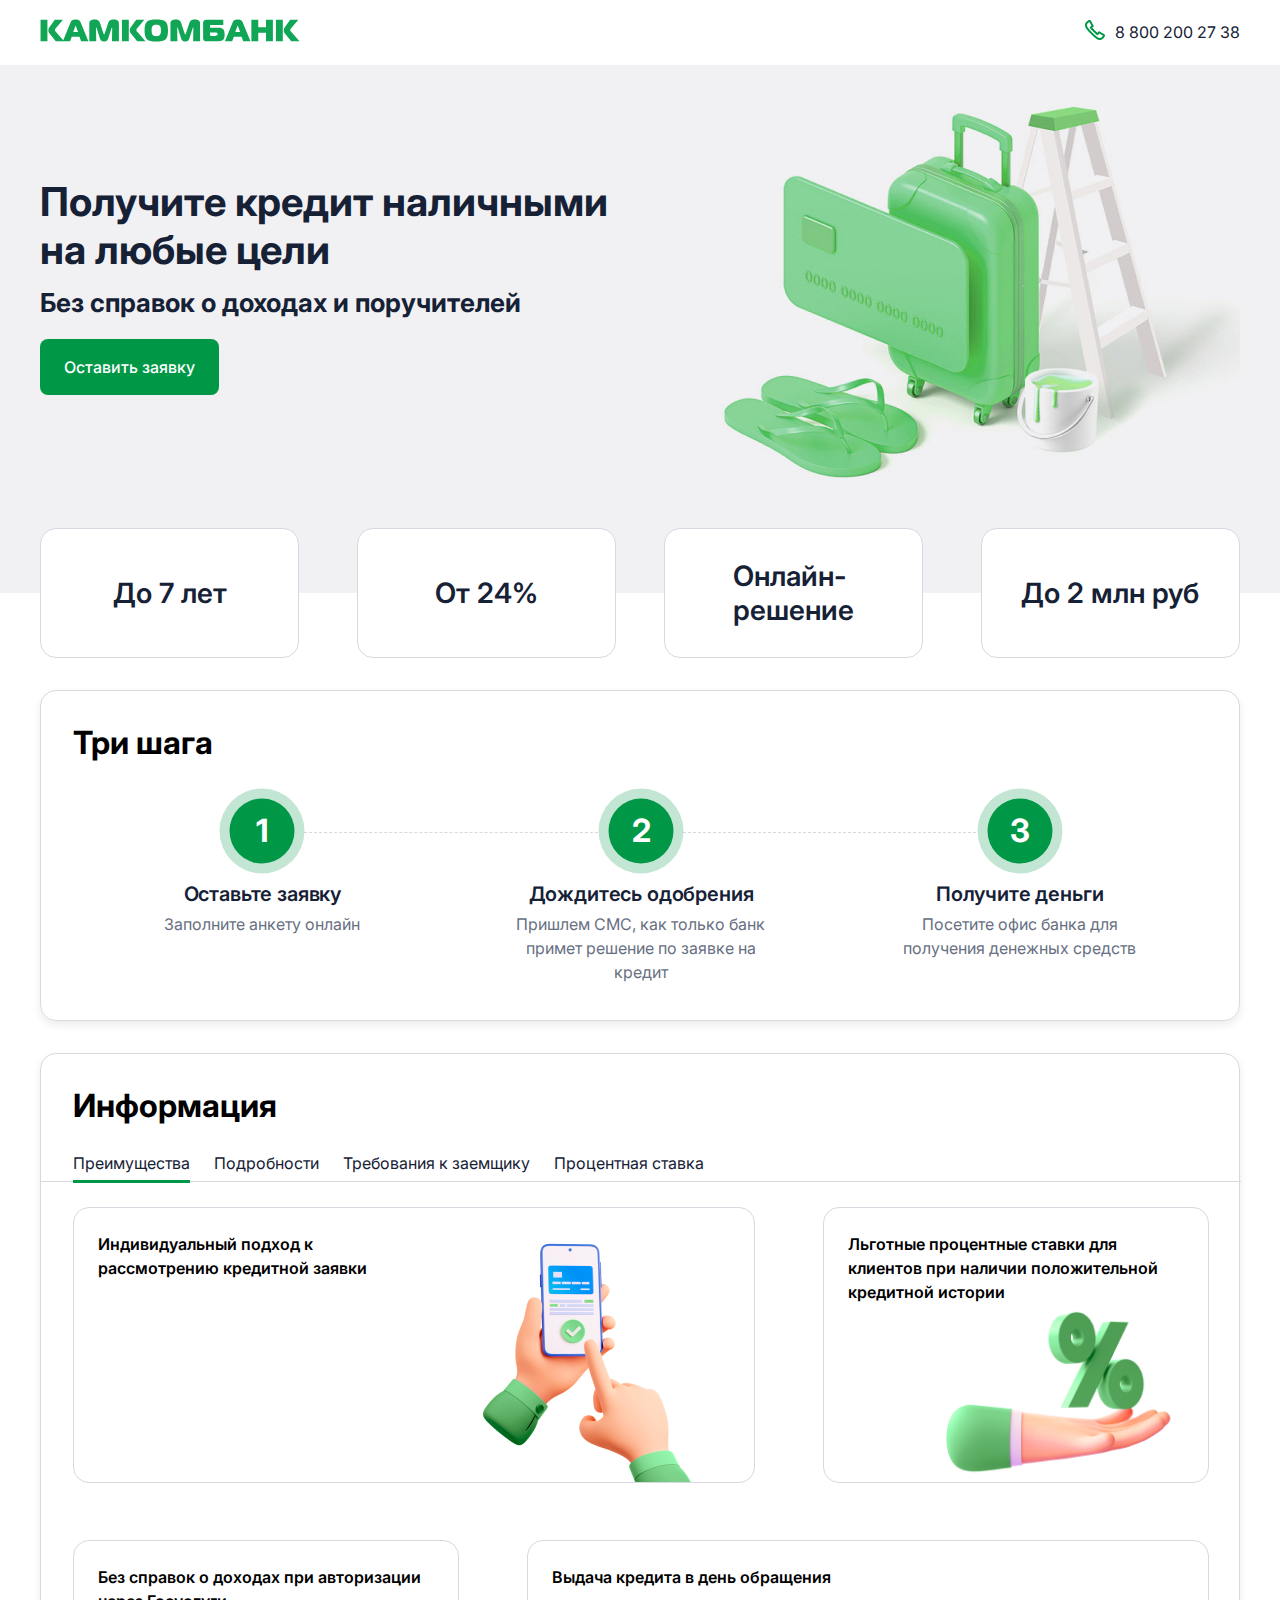
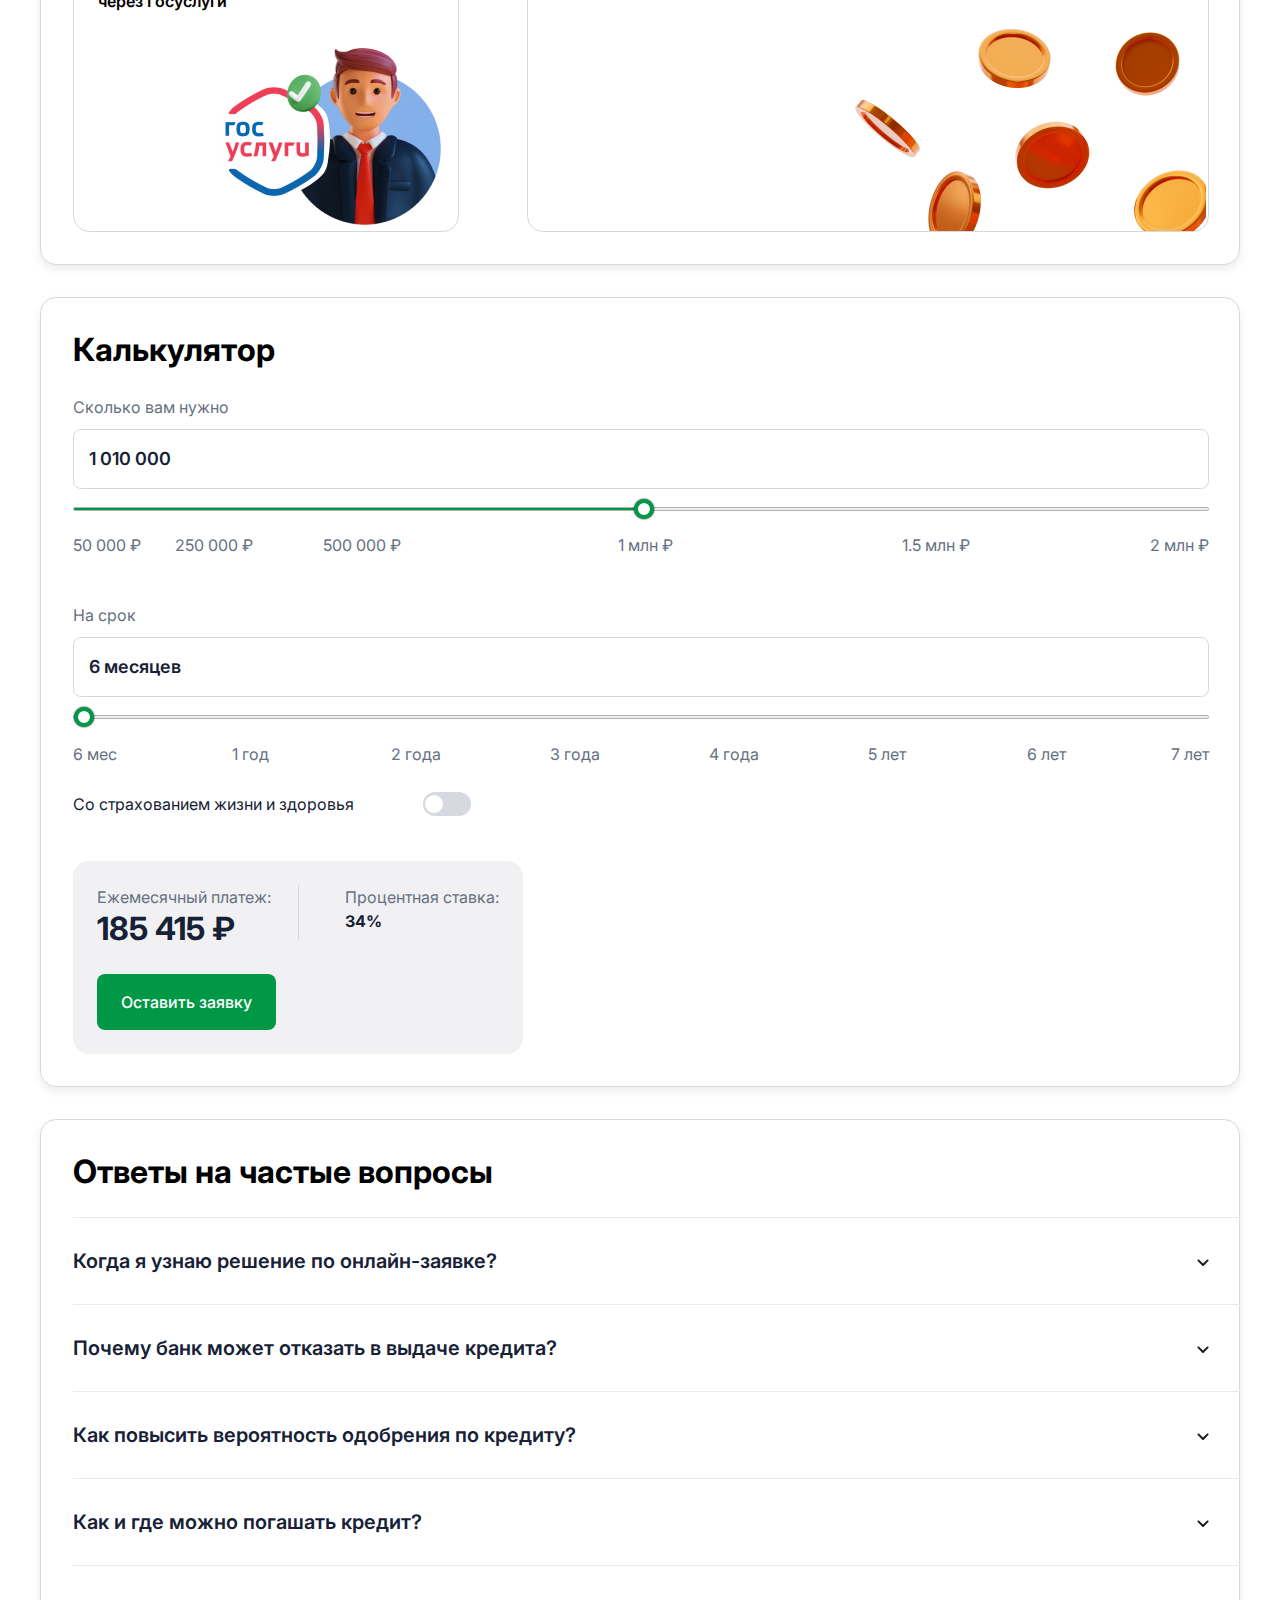
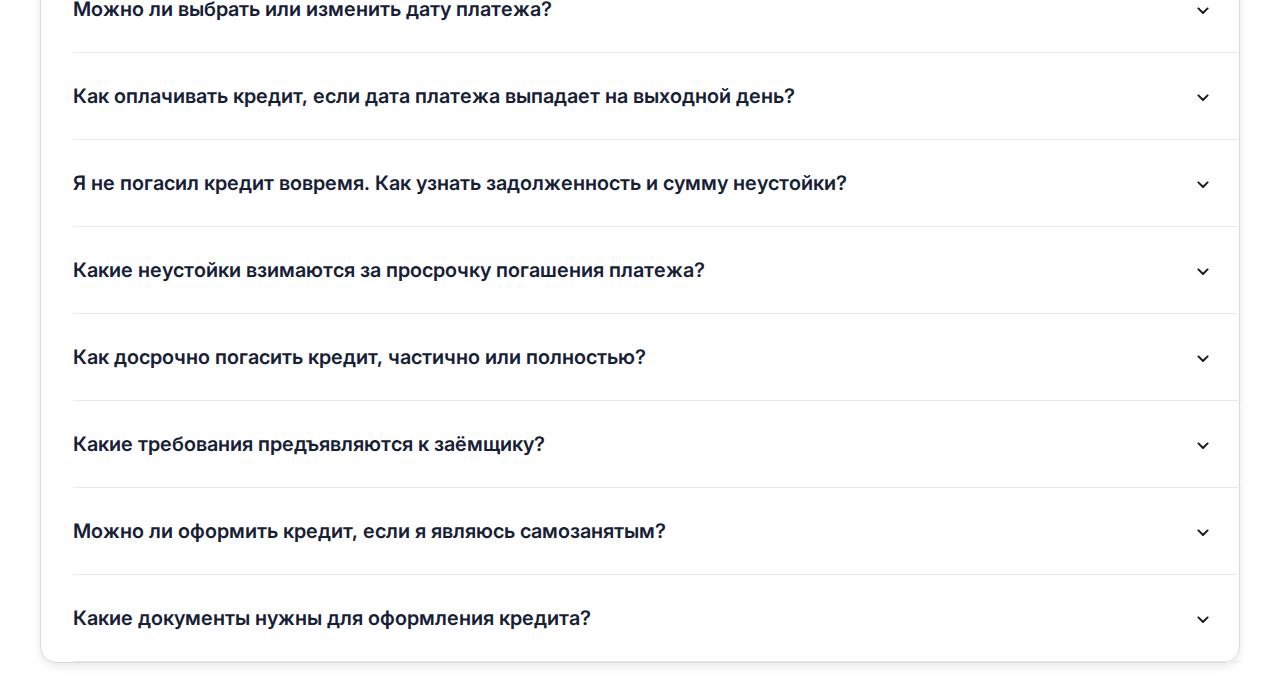
==== commit 36c6d153: "Add files via upload" ====
--- a/index.html
+++ b/index.html
@@ -94,7 +94,7 @@
               <p>До 7 лет</p>
             </div>
             <div class="hero-block__card">
-              <p>От 22,5%</p>
+              <p>От 24%</p>
             </div>
           </div>
           <div class="hero-block__wrap">
@@ -276,18 +276,18 @@
                 <div class="inform-block__informal proc">
                   <span class="inform-block__h">Полная стоимость кредита</span>
                   <span class="inform-block__s">Полная стоимость кредита, в процентах годовых <br>
-                    32,032% -  32,487%</span>
+                    33,762 – 33,987%</span>
                 </div>
                 <span class="inform-block__head client"> Процентная ставка, в процентах годовых
                 </span>
                 <div class="inform-block__inform">
                   <span class="inform-block__srok big">При наличии договора добровольного страхования*</span>
-                  <span class="inform-block__srok small">22,5 %
+                  <span class="inform-block__srok small">24,0 %
                   </span>
                 </div>
                 <div class="inform-block__inform item">
                   <span class="inform-block__srok big">При отказе от добровольного страхования</span>
-                  <span class="inform-block__srok small">32,5 %
+                  <span class="inform-block__srok small">34,0 %
                   </span>
                 </div>
                 <span class="info">* При условии страхования на весь срок кредита единовременно
